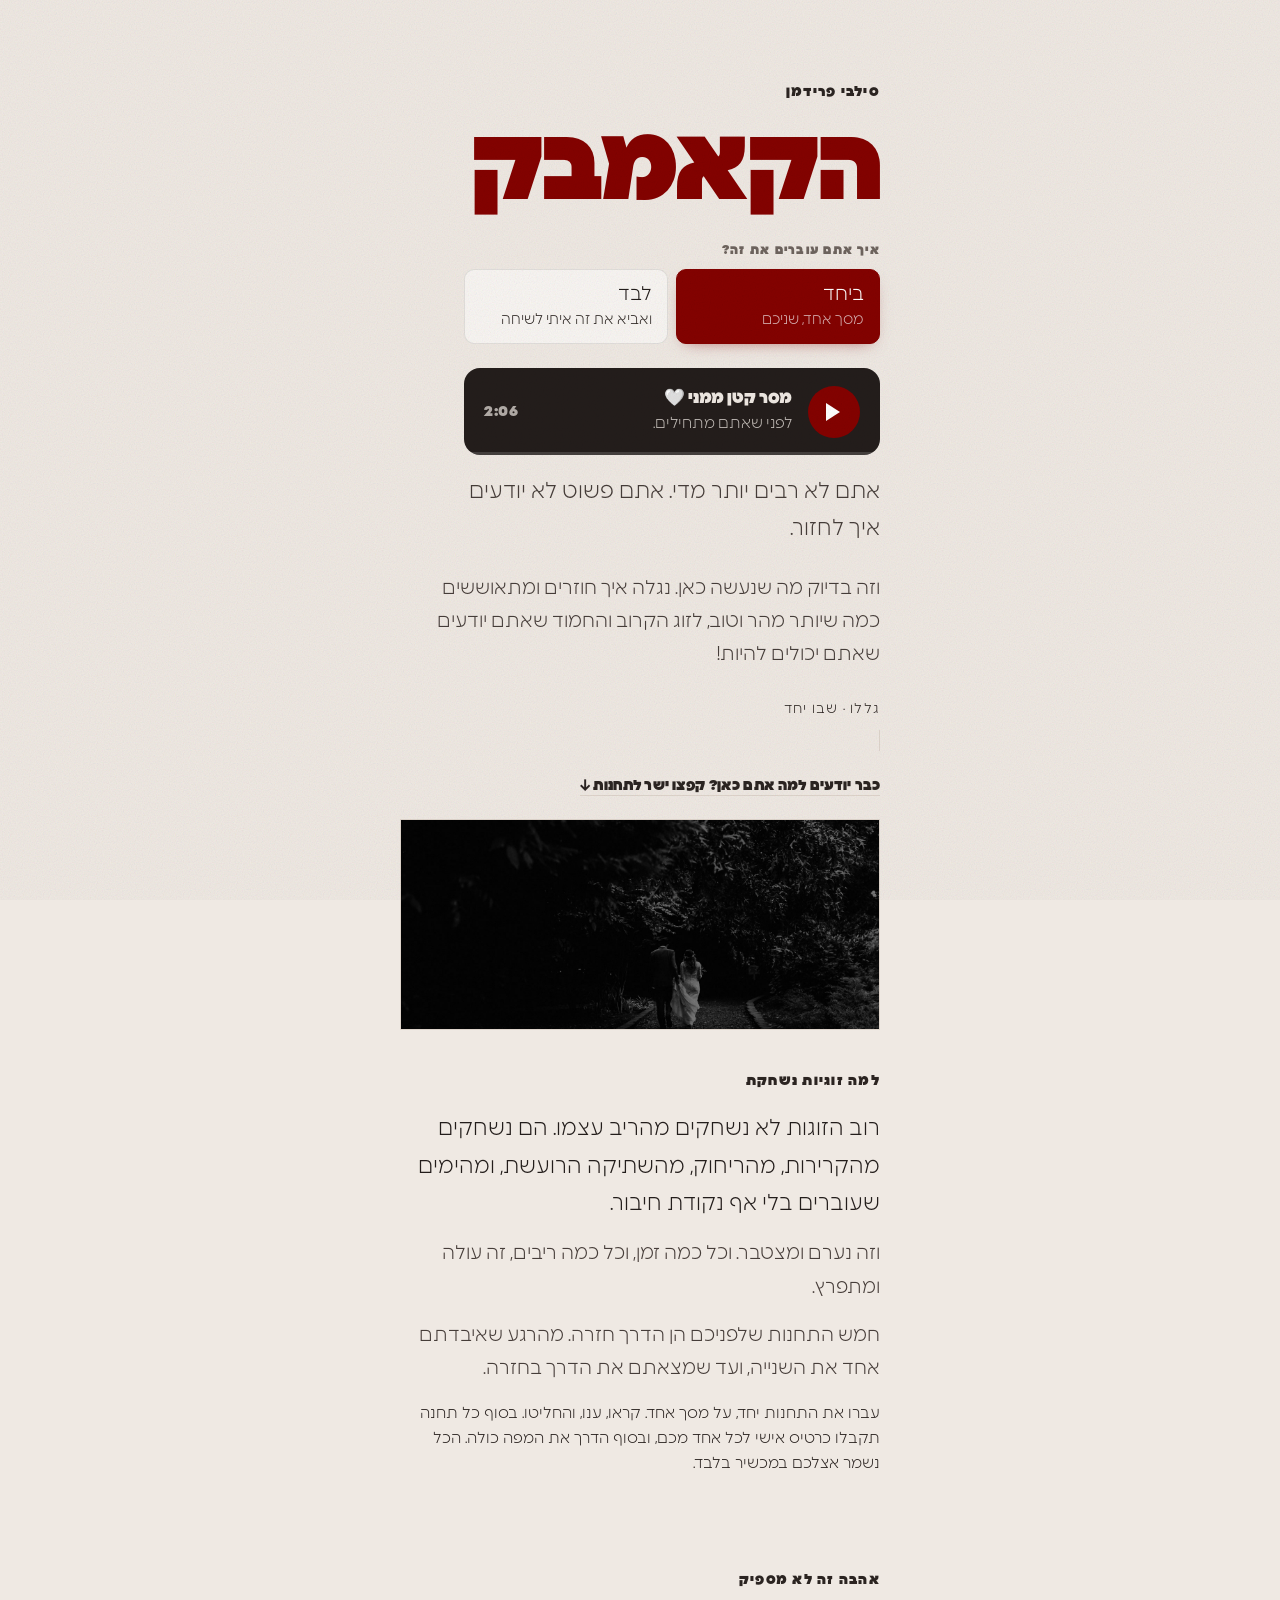
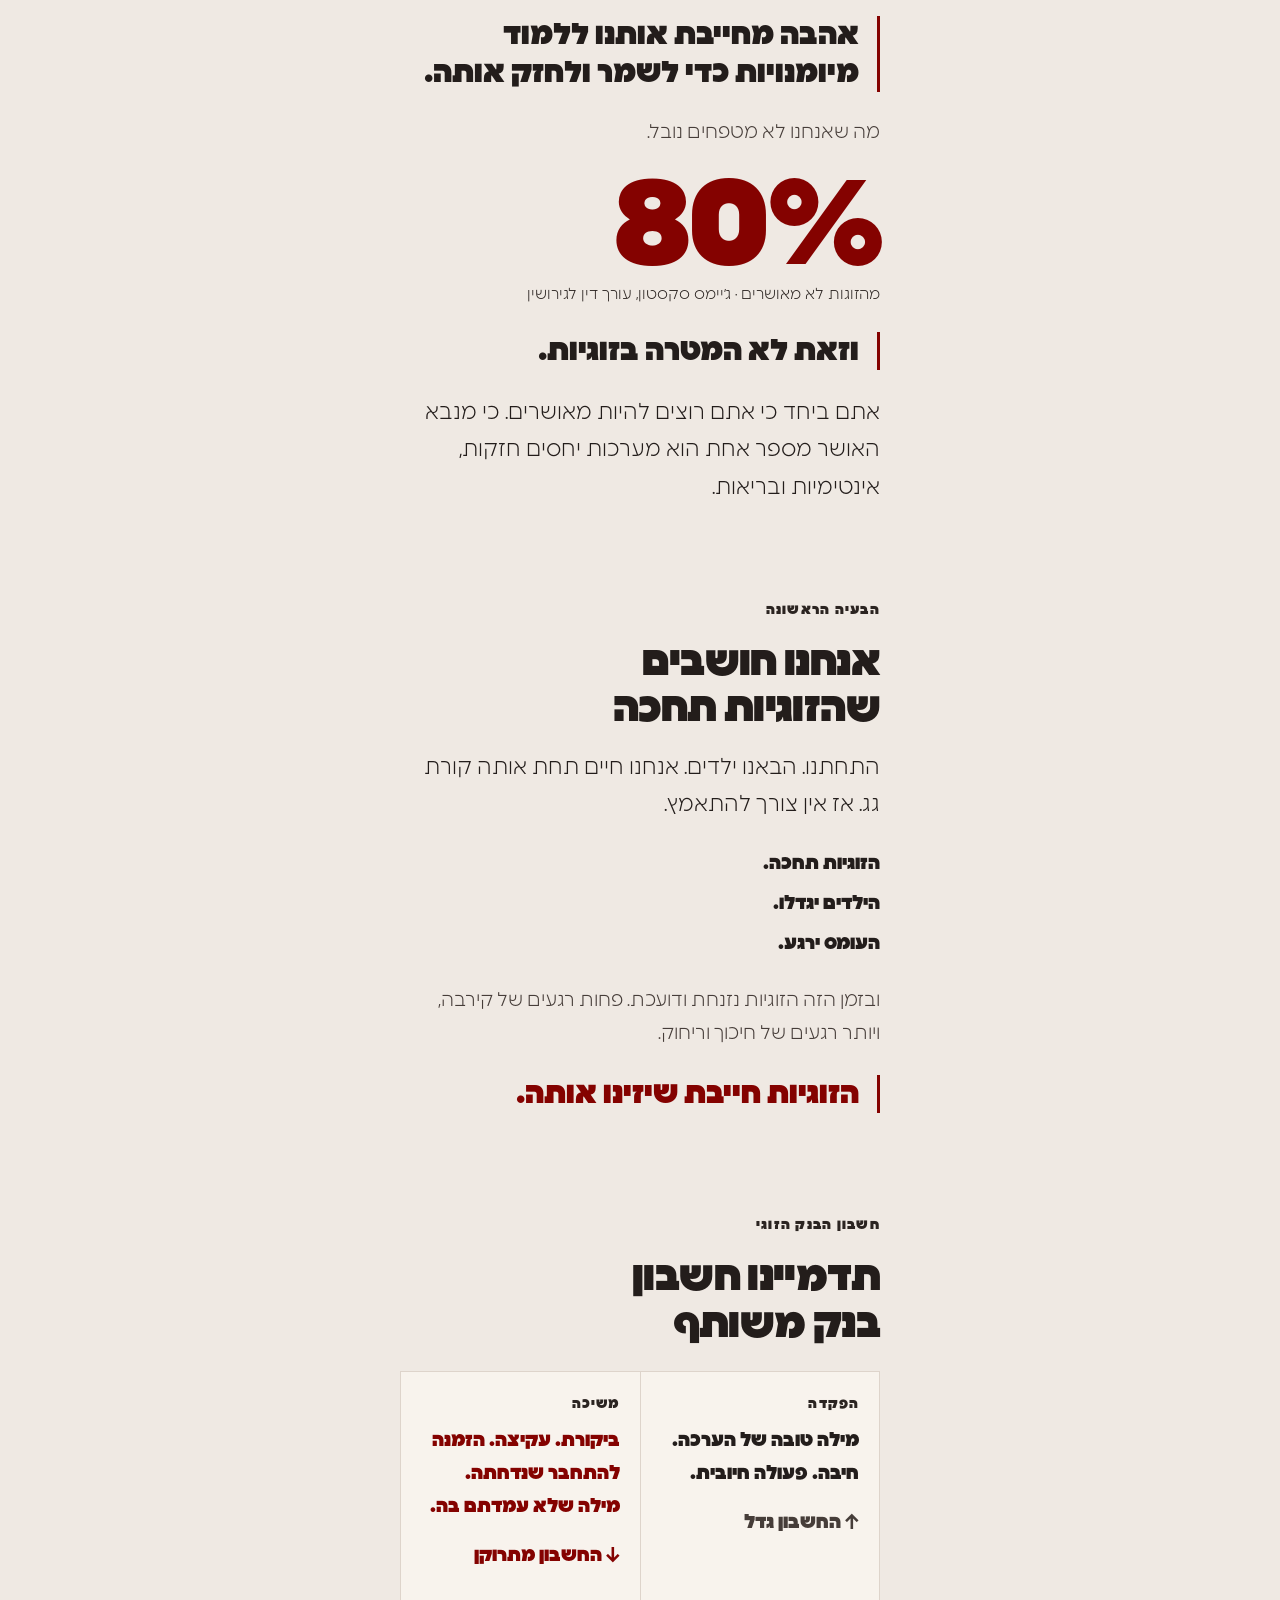
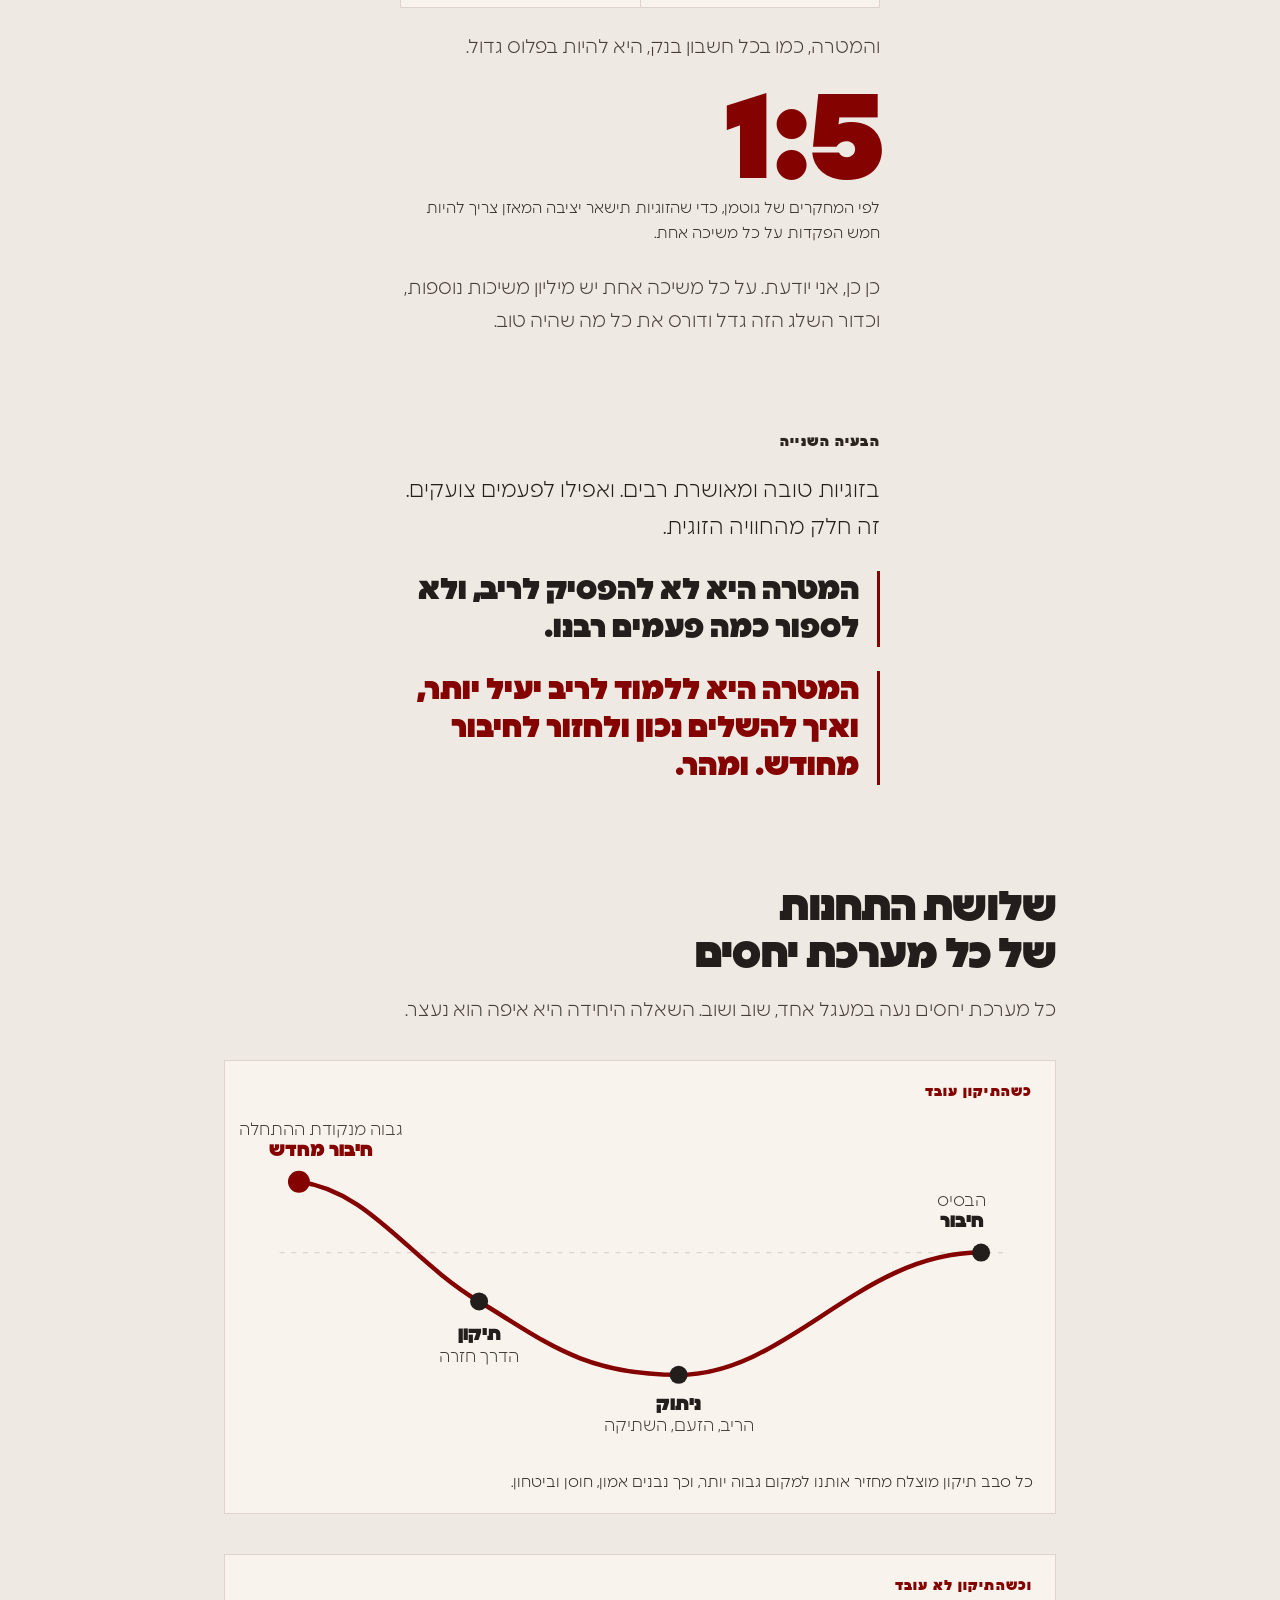
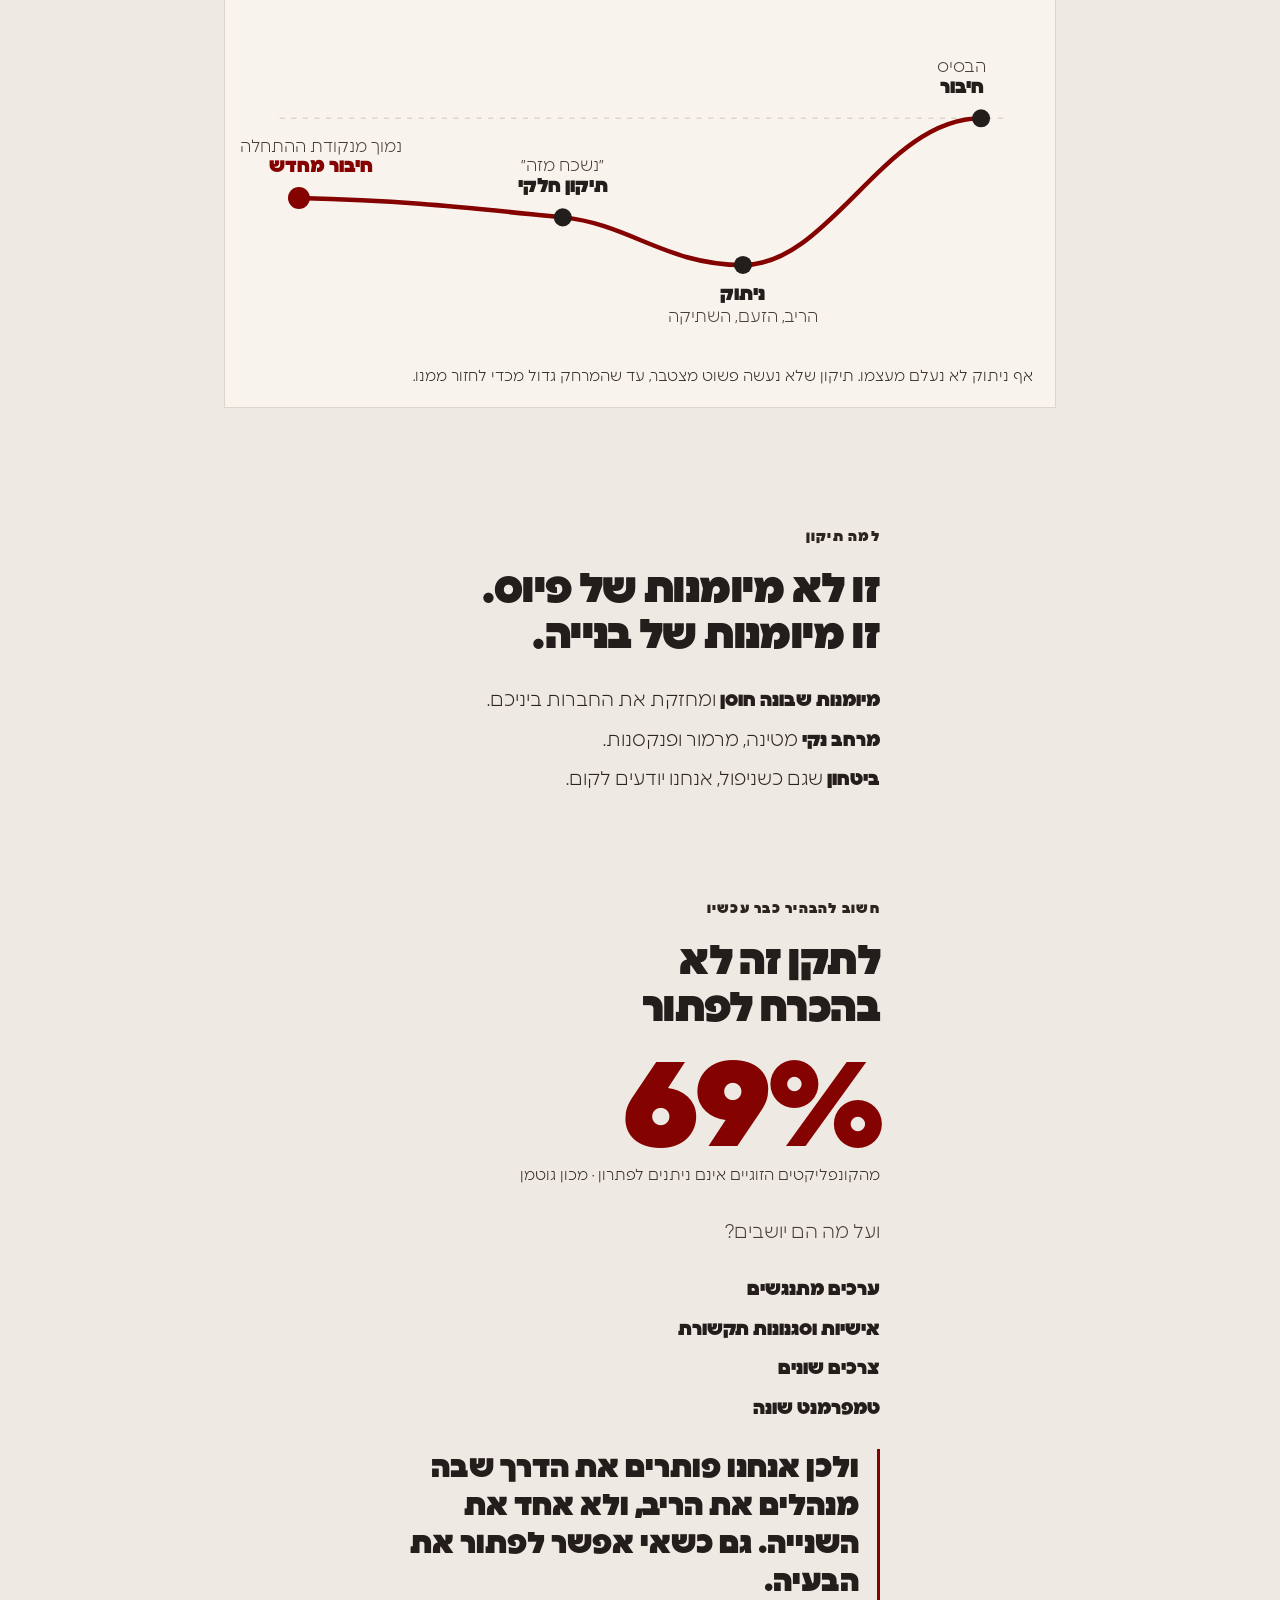
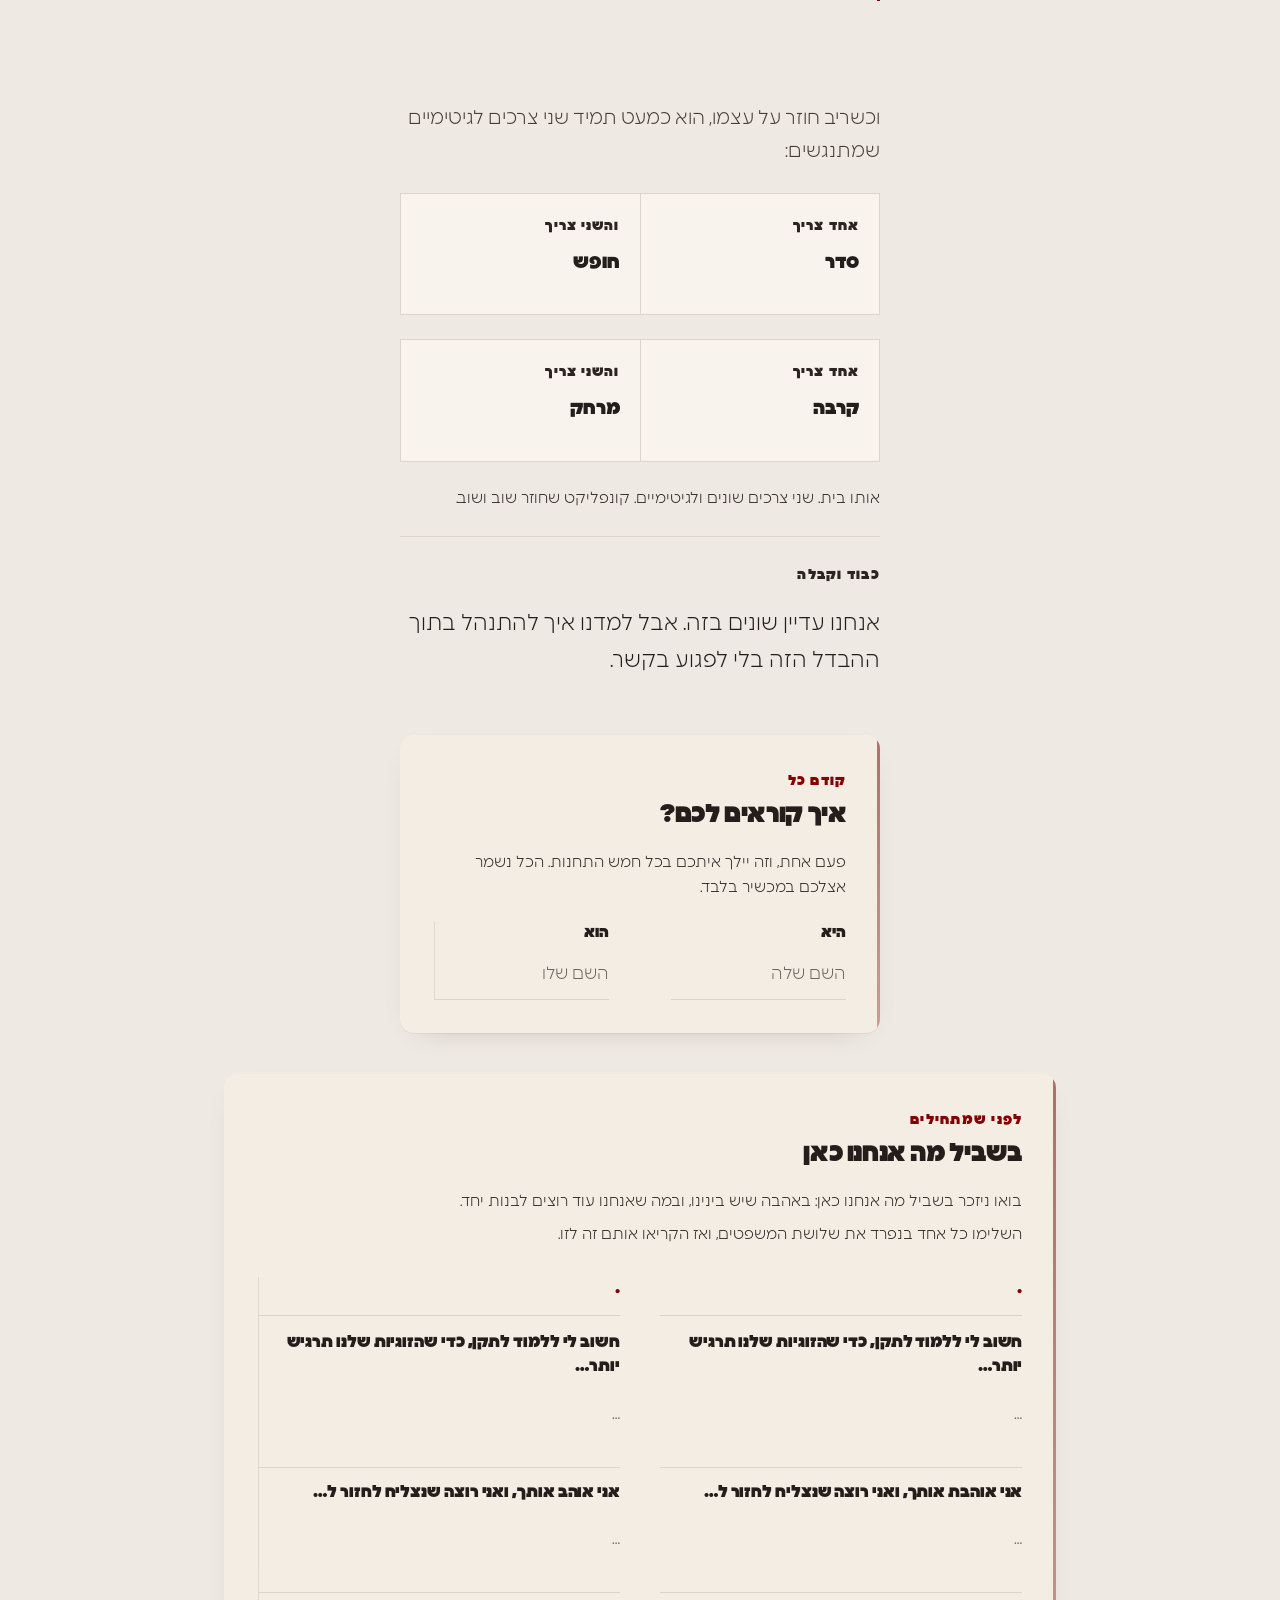
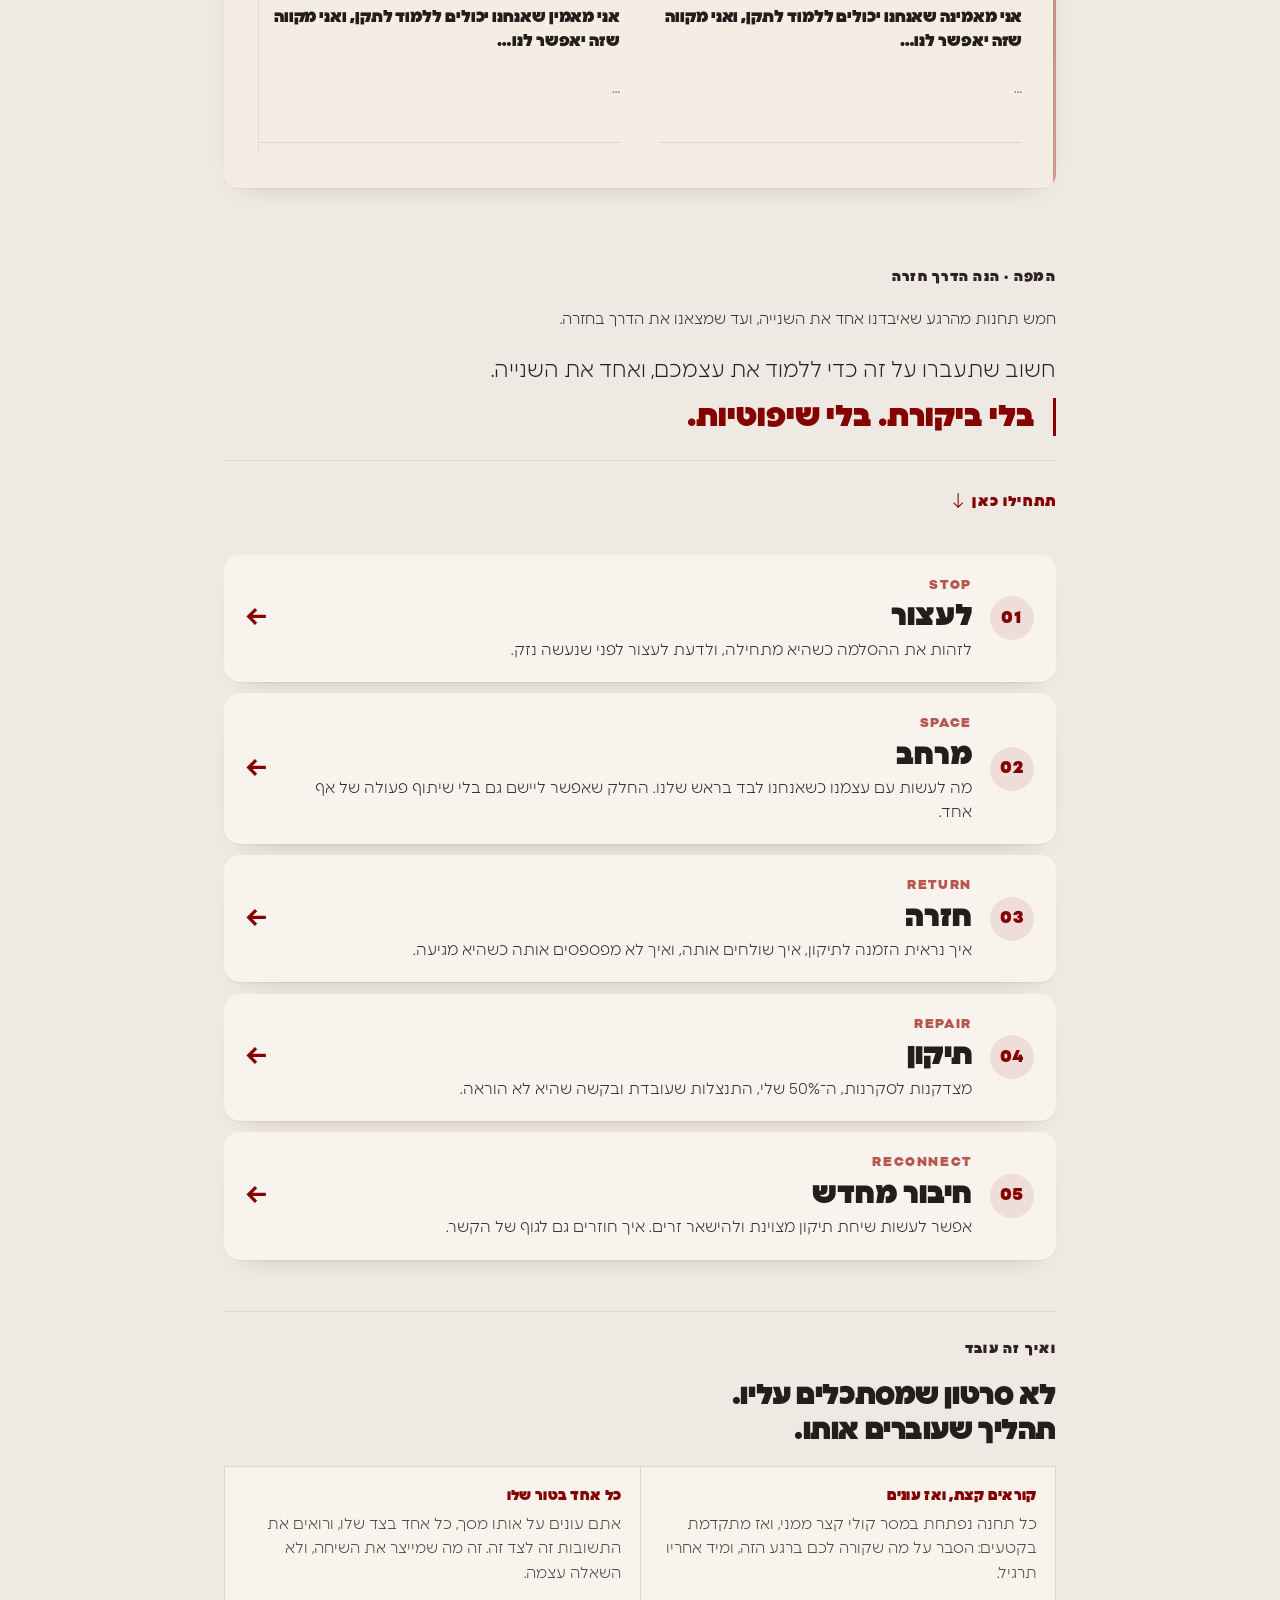
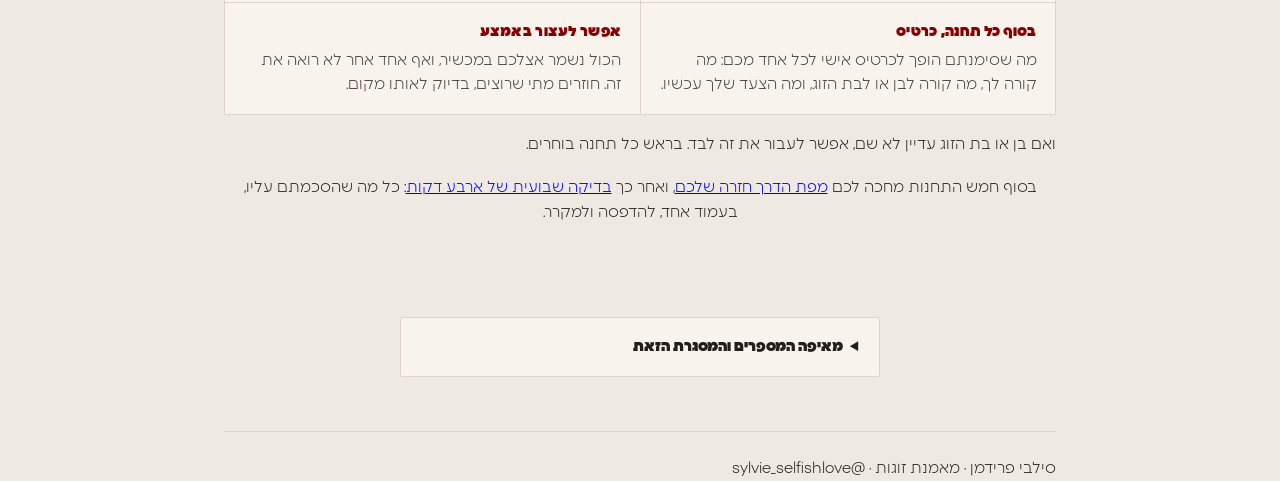
==== index.html @ 913f0e98 "הסרת הכותרת מנבא אושר" ====
<!doctype html>
<html lang="he" dir="rtl">
<head>
<meta charset="utf-8">
<meta name="robots" content="noindex, nofollow">
<meta name="viewport" content="width=device-width, initial-scale=1, viewport-fit=cover">
<title>הקאמבק · הדרך חזרה</title>
<link rel="stylesheet" href="fonts.css?v=140">
<link rel="stylesheet" href="style.css?v=140">
</head>
<body>

<div id="rail"><i></i></div>

<section id="cover" class="wrap">
  <div class="rv in">
    <div class="eyebrow">סילבי פרידמן</div>
    <div class="stop" style="font-size:clamp(3.2rem,13vw,6.5rem)">הקאמבק</div>
    <div id="modepick"></div>
    <div class="listenwrap" data-audio="audio/intro-duo.mp3" data-audio-solo="audio/intro-solo.mp3" hidden>
      <div class="listen">
        <button type="button" class="playbtn" aria-label="להשמיע"><i></i></button>
        <div class="ltext">
          <b>מסר קטן ממני 🤍</b>
          <span>לפני שאתם מתחילים.</span>
        </div>
        <span class="ltime"></span>
        <div class="lbar"><i></i></div>
      </div>
    </div>
    <p class="sub lead">
      אתם לא רבים יותר מדי.
      אתם פשוט לא יודעים איך לחזור.
    </p>
    <div class="coverintro">
      <p>
        וזה בדיוק מה שנעשה כאן. נגלה איך חוזרים ומתאוששים כמה שיותר מהר וטוב,
        לזוג הקרוב והחמוד שאתם יודעים שאתם יכולים להיות!
      </p>
    </div>
    <div class="scroll-hint">גללו · שבו יחד</div>
    <p class="skip"><a href="#start">כבר יודעים למה אתם כאן? קפצו ישר לתחנות ↓</a></p>
    <figure class="coverimg"><img src="images/00-cover.jpg" alt="זוג הולך בשביל" loading="eager" decoding="async"></figure>
  </div>
</section>

<section class="wrap" id="resumeBanner" hidden>
  <div class="safenote" style="border-inline-start-color:var(--crimson)">
    <p class="tiny" style="margin-bottom:.5rem">
      עברו <b class="days">3</b> ימים מאז שהייתם כאן. סיימתם <b class="donecount">2</b> תחנות.
    </p>
    <p class="tiny" style="margin-bottom:.8rem">
      התשובות שלכם מחכות לכם בדיוק איפה שהשארתם אותן. הבאה בתור היא <b class="nextname"></b>.
    </p>
    <div class="btnrow" style="margin-top:0">
      <a class="cbtn solid resumelink" href="#">להמשיך ←</a>
      <button type="button" class="cbtn" id="resumeDismiss">לא עכשיו</button>
    </div>
  </div>
</section>

<section class="wrap" id="checkinBanner" hidden>
  <div class="safenote" style="border-inline-start-color:var(--crimson)">
    <p class="tiny" style="margin-bottom:.5rem">
      עברו כבר <b class="days">7</b> ימים מאז שסיימתם את חמש התחנות.
    </p>
    <p class="tiny" style="margin-bottom:.7rem">
      רוצים לעשות בדיקה קצרה? <a href="checkin.html">לבדיקה השבועית</a> · ארבע דקות, שתי שאלות.
    </p>
    <button type="button" class="btn" id="checkinDismiss" style="padding:.4rem .9rem;font-size:.8rem">סגירה</button>
  </div>
</section>

<section class="wrap">
  <div class="rv">
    <div class="eyebrow">למה זוגיות נשחקת</div>
    <p class="lead">
      רוב הזוגות לא נשחקים מהריב עצמו.
      הם נשחקים מהקרירות, מהריחוק, מהשתיקה הרועשת,
      ומהימים שעוברים בלי אף נקודת חיבור.
    </p>
    <p>וזה נערם ומצטבר. וכל כמה זמן, וכל כמה ריבים, זה עולה ומתפרץ.</p>
    <p>
      חמש התחנות שלפניכם הן הדרך חזרה. מהרגע שאיבדתם אחד את השנייה,
      ועד שמצאתם את הדרך בחזרה.
    </p>
    <p class="tiny">
      עברו את התחנות יחד, על מסך אחד. קראו, ענו, והחליטו.
      בסוף כל תחנה תקבלו כרטיס אישי לכל אחד מכם, ובסוף הדרך את המפה כולה.
      הכל נשמר אצלכם במכשיר בלבד.
    </p>
  </div>
</section>

<section class="wrap">
  <div class="rv">
    <div class="eyebrow">אהבה זה לא מספיק</div>
    <p class="pull">אהבה מחייבת אותנו ללמוד מיומנויות כדי לשמר ולחזק אותה.</p>
    <p>מה שאנחנו לא מטפחים נובל.</p>
    <p class="bignum">80%</p>
    <p class="tiny" style="margin-top:-.4rem">מהזוגות לא מאושרים · ג׳יימס סקסטון, עורך דין לגירושין</p>
    <p class="pull" style="margin-top:1.6rem">וזאת לא המטרה בזוגיות.</p>
    <p class="lead">
      אתם ביחד כי אתם רוצים להיות מאושרים.
      כי מנבא האושר מספר אחת הוא מערכות יחסים חזקות, אינטימיות ובריאות.
    </p>
  </div>
</section>

<section class="wrap">
  <div class="rv">
    <div class="eyebrow">הבעיה הראשונה</div>
    <h2>אנחנו חושבים<br>שהזוגיות תחכה</h2>
    <p class="lead">
      התחתנו. הבאנו ילדים. אנחנו חיים תחת אותה קורת גג.
      אז אין צורך להתאמץ.
    </p>
    <div class="notlist">
      <p><b>הזוגיות תחכה.</b></p>
      <p><b>הילדים יגדלו.</b></p>
      <p><b>העומס ירגע.</b></p>
    </div>
    <p>
      ובזמן הזה הזוגיות נזנחת ודועכת.
      פחות רגעים של קירבה, ויותר רגעים של חיכוך וריחוק.
    </p>
    <p class="pull red">הזוגיות חייבת שיזינו אותה.</p>
  </div>
</section>

<section class="wrap">
  <div class="rv">
    <div class="eyebrow">חשבון הבנק הזוגי</div>
    <h2>תדמיינו חשבון<br>בנק משותף</h2>
    <div class="vs">
      <div>
        <div class="lbl">הפקדה</div>
        <p class="yes">מילה טובה של הערכה. חיבה. פעולה חיובית.</p>
        <p style="margin-top:.6rem;font-weight:900">↑ החשבון גדל</p>
      </div>
      <div>
        <div class="lbl">משיכה</div>
        <p class="yes" style="color:var(--crimson)">ביקורת. עקיצה. הזמנה להתחבר שנדחתה. מילה שלא עמדתם בה.</p>
        <p style="margin-top:.6rem;font-weight:900;color:var(--crimson)">↓ החשבון מתרוקן</p>
      </div>
    </div>
    <p>והמטרה, כמו בכל חשבון בנק, היא להיות בפלוס גדול.</p>
    <p class="bignum">1:5</p>
    <p class="tiny" style="margin-top:-.4rem">
      לפי המחקרים של גוטמן, כדי שהזוגיות תישאר יציבה המאזן צריך להיות
      חמש הפקדות על כל משיכה אחת.
    </p>
    <p style="margin-top:1.6rem">
      כן כן, אני יודעת. על כל משיכה אחת יש מיליון משיכות נוספות,
      וכדור השלג הזה גדל ודורס את כל מה שהיה טוב.
    </p>
  </div>
</section>

<section class="wrap">
  <div class="rv">
    <div class="eyebrow">הבעיה השנייה</div>
    <p class="lead">
      בזוגיות טובה ומאושרת רבים. ואפילו לפעמים צועקים.
      זה חלק מהחוויה הזוגית.
    </p>
    <p class="pull">המטרה היא לא להפסיק לריב, ולא לספור כמה פעמים רבנו.</p>
    <p class="pull red">המטרה היא ללמוד לריב יעיל יותר, ואיך להשלים נכון ולחזור לחיבור מחודש. ומהר.</p>
  </div>
</section>

<section class="wrap wide">
  <div class="rv">
    <h2>שלושת התחנות<br>של כל מערכת יחסים</h2>
    <p>כל מערכת יחסים נעה במעגל אחד, שוב ושוב. השאלה היחידה היא איפה הוא נעצר.</p>

    <figure class="curve">
      <figcaption>כשהתיקון עובד</figcaption>
      <svg viewBox="0 0 620 268" role="img" aria-label="גרף: חיבור, ניתוק, תיקון, וחיבור מחדש גבוה מנקודת ההתחלה">
        <line x1="30" y1="110" x2="592" y2="110" class="base"/>
        <path d="M575 110 C 480 110, 425 205, 340 205 C 265 205, 235 178, 185 148 C 130 115, 100 62, 45 55" class="line"/>
        <circle cx="575" cy="110" r="7" class="dot"/>
        <circle cx="340" cy="205" r="7" class="dot"/>
        <circle cx="185" cy="148" r="7" class="dot"/>
        <circle cx="45"  cy="55"  r="8.5" class="dot hi"/>
        <text x="560" y="90"  class="lb">חיבור</text>
        <text x="560" y="74"  class="sm">הבסיס</text>
        <text x="340" y="232" class="lb">ניתוק</text>
        <text x="340" y="249" class="sm">הריב, הזעם, השתיקה</text>
        <text x="185" y="178" class="lb">תיקון</text>
        <text x="185" y="195" class="sm">הדרך חזרה</text>
        <text x="62"  y="35"  class="lb hi">חיבור מחדש</text>
        <text x="62"  y="19"  class="sm">גבוה מנקודת ההתחלה</text>
      </svg>
      <p class="tiny">כל סבב תיקון מוצלח מחזיר אותנו למקום גבוה יותר, וכך נבנים אמון, חוסן וביטחון.</p>
    </figure>

    <figure class="curve">
      <figcaption>וכשהתיקון לא עובד</figcaption>
      <svg viewBox="0 0 620 268" role="img" aria-label="גרף: חיבור, ניתוק, תיקון חלקי, וחיבור מחדש נמוך מנקודת ההתחלה">
        <line x1="30" y1="88" x2="592" y2="88" class="base"/>
        <path d="M575 88 C 500 88, 458 202, 390 202 C 330 202, 302 170, 250 165 C 170 157, 128 152, 45 150" class="line"/>
        <circle cx="575" cy="88"  r="7" class="dot"/>
        <circle cx="390" cy="202" r="7" class="dot"/>
        <circle cx="250" cy="165" r="7" class="dot"/>
        <circle cx="45"  cy="150" r="8.5" class="dot hi"/>
        <text x="560" y="68"  class="lb">חיבור</text>
        <text x="560" y="52"  class="sm">הבסיס</text>
        <text x="390" y="229" class="lb">ניתוק</text>
        <text x="390" y="246" class="sm">הריב, הזעם, השתיקה</text>
        <text x="250" y="145" class="lb">תיקון חלקי</text>
        <text x="250" y="129" class="sm">״נשכח מזה״</text>
        <text x="62"  y="130" class="lb hi">חיבור מחדש</text>
        <text x="62"  y="114" class="sm">נמוך מנקודת ההתחלה</text>
      </svg>
      <p class="tiny">אף ניתוק לא נעלם מעצמו. תיקון שלא נעשה פשוט מצטבר, עד שהמרחק גדול מכדי לחזור ממנו.</p>
    </figure>
  </div>
</section>

<section class="wrap">
  <div class="rv">
    <div class="eyebrow">למה תיקון</div>
    <h2>זו לא מיומנות של פיוס.<br>זו מיומנות של בנייה.</h2>
    <div class="notlist">
      <p><b>מיומנות שבונה חוסן</b> ומחזקת את החברות ביניכם.</p>
      <p><b>מרחב נקי</b> מטינה, מרמור ופנקסנות.</p>
      <p><b>ביטחון</b> שגם כשניפול, אנחנו יודעים לקום.</p>
    </div>
  </div>
</section>

<section class="wrap">
  <div class="rv">
    <div class="eyebrow">חשוב להבהיר כבר עכשיו</div>
    <h2>לתקן זה לא<br>בהכרח לפתור</h2>
    <p class="bignum">69%</p>
    <p class="tiny" style="margin-top:-.5rem">מהקונפליקטים הזוגיים אינם ניתנים לפתרון · מכון גוטמן</p>
    <p style="margin-top:1.75rem">ועל מה הם יושבים?</p>
    <div class="notlist">
      <p><b>ערכים מתנגשים</b></p>
      <p><b>אישיות וסגנונות תקשורת</b></p>
      <p><b>צרכים שונים</b></p>
      <p><b>טמפרמנט שונה</b></p>
    </div>
    <p class="pull">ולכן אנחנו פותרים את הדרך שבה מנהלים את הריב, ולא אחד את השנייה. גם כשאי אפשר לפתור את הבעיה.</p>
  </div>
</section>

<section class="wrap">
  <div class="rv">
    <p>וכשריב חוזר על עצמו, הוא כמעט תמיד שני צרכים לגיטימיים שמתנגשים:</p>
    <div class="vs" style="margin-block:1.5rem">
      <div><div class="lbl">אחד צריך</div><p class="yes">סדר</p></div>
      <div><div class="lbl">והשני צריך</div><p class="yes">חופש</p></div>
    </div>
    <div class="vs" style="margin-block:0 1.5rem">
      <div><div class="lbl">אחד צריך</div><p class="yes">קרבה</p></div>
      <div><div class="lbl">והשני צריך</div><p class="yes">מרחק</p></div>
    </div>
    <p class="tiny">אותו בית. שני צרכים שונים ולגיטימיים. קונפליקט שחוזר שוב ושוב.</p>
    <hr class="rule">
    <div class="eyebrow">כבוד וקבלה</div>
    <p class="lead">אנחנו עדיין שונים בזה. אבל למדנו איך להתנהל בתוך ההבדל הזה בלי לפגוע בקשר.</p>
  </div>
</section>

<section class="wrap">
  <div class="q rv">
    <div class="eyebrow">קודם כל</div>
    <h3>איך קוראים לכם?</h3>
    <p class="tiny" style="margin-bottom:1.4rem">פעם אחת, וזה יילך איתכם בכל חמש התחנות. הכל נשמר אצלכם במכשיר בלבד.</p>
    <div class="pair" id="names"></div>
  </div>
</section>

<section class="wrap wide">
  <div class="q rv">
    <div class="eyebrow">לפני שמתחילים</div>
    <h3>בשביל מה אנחנו כאן</h3>
    <p class="tiny" style="margin-bottom:.5rem">
      בואו ניזכר בשביל מה אנחנו כאן: באהבה שיש בינינו, ובמה שאנחנו עוד רוצים לבנות יחד.
    </p>
    <p class="tiny" style="margin-bottom:1.9rem">
      השלימו כל אחד בנפרד את שלושת המשפטים, ואז הקריאו אותם זה לזו.
    </p>
    <div class="pair" data-widget="text" data-field="goal" data-rows="2" data-stem="1"
      data-label="חשוב לי ללמוד לתקן, כדי שהזוגיות שלנו תרגיש יותר…" data-ph="…"></div>
    <div class="pair" data-widget="text" data-field="miss" data-rows="2" data-stem="1" data-noname="1"
      data-label="אני [אוהב/אוהבת] אותך, ואני [רוצה/רוצה] שנצליח לחזור ל…" data-ph="…"></div>
    <div class="pair" data-widget="text" data-field="why" data-rows="2" data-stem="1" data-noname="1"
      data-label="אני [מאמין/מאמינה] שאנחנו יכולים ללמוד לתקן, ואני [מקווה/מקווה] שזה יאפשר לנו…" data-ph="…"></div>
  </div>
</section>

<section class="wrap wide" id="start">
  <div class="rv">
    <div class="eyebrow">המפה · הנה הדרך חזרה</div>
    <p class="tiny" style="margin-bottom:1.25rem">חמש תחנות מהרגע שאיבדנו אחד את השנייה, ועד שמצאנו את הדרך בחזרה.</p>
  
<div class="howto">
      <p class="lead">חשוב שתעברו על זה כדי ללמוד את עצמכם, ואחד את השנייה.</p>
      <p class="pull red">בלי ביקורת. בלי שיפוטיות.</p>
    </div>
    <div class="starthere">תתחילו כאן <span aria-hidden="true">↓</span></div>
    <div class="stations">
      <a class="station" href="station-01.html" data-num="01">
        <span class="st"></span>
        <div class="body">
          <div class="en">STOP</div>
          <div class="t">לעצור</div>
          <div class="d">לזהות את ההסלמה כשהיא מתחילה, ולדעת לעצור לפני שנעשה נזק.</div>
        </div>
        <span class="go" aria-hidden="true">←</span>
      </a>
      <a class="station" href="station-02.html" data-num="02">
        <span class="st"></span>
        <div class="body">
          <div class="en">SPACE</div>
          <div class="t">מרחב</div>
          <div class="d">מה לעשות עם עצמנו כשאנחנו לבד בראש שלנו. החלק שאפשר ליישם גם בלי שיתוף פעולה של אף אחד.</div>
        </div>
        <span class="go" aria-hidden="true">←</span>
      </a>
      <a class="station" href="station-03.html" data-num="03">
        <span class="st"></span>
        <div class="body">
          <div class="en">RETURN</div>
          <div class="t">חזרה</div>
          <div class="d">איך נראית הזמנה לתיקון, איך שולחים אותה, ואיך לא מפספסים אותה כשהיא מגיעה.</div>
        </div>
        <span class="go" aria-hidden="true">←</span>
      </a>
      <a class="station" href="station-04.html" data-num="04">
        <span class="st"></span>
        <div class="body">
          <div class="en">REPAIR</div>
          <div class="t">תיקון</div>
          <div class="d">מצדקנות לסקרנות, ה־50% שלי, התנצלות שעובדת ובקשה שהיא לא הוראה.</div>
        </div>
        <span class="go" aria-hidden="true">←</span>
      </a>
      <a class="station" href="station-05.html" data-num="05">
        <span class="st"></span>
        <div class="body">
          <div class="en">RECONNECT</div>
          <div class="t">חיבור מחדש</div>
          <div class="d">אפשר לעשות שיחת תיקון מצוינת ולהישאר זרים. איך חוזרים גם לגוף של הקשר.</div>
        </div>
        <span class="go" aria-hidden="true">←</span>
      </a>
    </div>
    <div class="howbox">
      <div class="eyebrow">ואיך זה עובד</div>
      <h3>לא סרטון שמסתכלים עליו.<br>תהליך שעוברים אותו.</h3>
      <div class="mirrors">
        <div>
          <b>קוראים קצת, ואז עונים</b>
          <span>כל תחנה נפתחת במסר קולי קצר ממני, ואז מתקדמת בקטעים: הסבר על מה שקורה לכם ברגע הזה, ומיד אחריו תרגיל.</span>
        </div>
        <div>
          <b>כל אחד בטור שלו</b>
          <span>אתם עונים על אותו מסך, כל אחד בצד שלו, ורואים את התשובות זה לצד זה. זה מה שמייצר את השיחה, ולא השאלה עצמה.</span>
        </div>
        <div>
          <b>בסוף כל תחנה, כרטיס</b>
          <span>מה שסימנתם הופך לכרטיס אישי לכל אחד מכם: מה קורה לך, מה קורה לבן או לבת הזוג, ומה הצעד שלך עכשיו.</span>
        </div>
        <div>
          <b>אפשר לעצור באמצע</b>
          <span>הכול נשמר אצלכם במכשיר, ואף אחד אחר לא רואה את זה. חוזרים מתי שרוצים, בדיוק לאותו מקום.</span>
        </div>
      </div>
      <p class="tiny" style="margin-top:1rem">
        ואם בן או בת הזוג עדיין לא שם, אפשר לעבור את זה לבד. בראש כל תחנה בוחרים.
      </p>
    </div>

    <p class="tiny mapteaser">
      בסוף חמש התחנות מחכה לכם <a href="map.html">מפת הדרך חזרה שלכם</a>, ואחר כך
      <a href="checkin.html">בדיקה שבועית של ארבע דקות</a>:
      כל מה שהסכמתם עליו, בעמוד אחד, להדפסה ולמקרר.
    </p>
  </div>
</section>

<section class="wrap" id="sources">
  <div class="rv">
    <details class="foldbox">
      <summary>מאיפה המספרים והמסגרת הזאת</summary>
      <p class="tiny" style="margin:.8rem 0">
        69% מהקונפליקטים הזוגיים שאינם ניתנים לפתרון, וארבעת הפרשים (ביקורת, בוז, התגוננות, אטימות) -
        ממחקר מכון גוטמן (The Gottman Institute), מעשרות שנות מעקב אחר זוגות.
        Physiological Flooding - המונח של ד״ר ג׳ון גוטמן למצב שבו מערכת העצבים מוצפת ופוגעת ביכולת שלנו להקשיב.
        הציטוט על 80% מהזוגות - ג׳יימס סקסטון, עורך דין לגירושין, מתוך התובנות שלו על מה שהוא רואה אצל זוגות שמגיעים אליו.
        המסגרת של חמש התחנות (STOP · SPACE · RETURN · REPAIR · RECONNECT) היא שיטת העבודה של סילבי פרידמן מהקליניקה שלה.
      </p>
    </details>
  </div>
</section>

<div class="wrap wide"><div class="stationnav">
  <span class="tiny">סילבי פרידמן · מאמנת זוגות · @sylvie_selfishlove</span>
  <span></span>
</div></div>

<script src="sync.js?v=140"></script>
<script src="engine.js?v=140"></script>
</body>
</html>
---- fonts.css ----
@font-face{font-family:"Polin";font-style:normal;font-weight:300;font-display:swap;src:url([data-uri]) format("opentype")}
@font-face{font-family:"Polin";font-style:normal;font-weight:900;font-display:swap;src:url([data-uri]) format("opentype")}
---- style.css ----
:root{
  --paper:#EFE9E3;
  --sheet:#F8F3ED;
  --warm:#F4EDE4;
  --ink:#231D1B;
  --ink-soft:#463D39;
  --ink-faint:#2B2421;
  --ink-mute:#6E645E;
  --rule:#DED4CB;
  --crimson:#840200;
  --crimson-soft:#B6564E;
  --measure:34rem;
}
*{box-sizing:border-box;margin:0;padding:0}
html{scroll-behavior:smooth;-webkit-text-size-adjust:100%}
body{
  font-family:"Polin","Assistant","Arial Hebrew",system-ui,sans-serif;
  font-weight:300;
  background:var(--paper);
  color:var(--ink);
  line-height:1.75;
  font-size:clamp(16.5px,1.05rem + .2vw,19px);
  overflow-x:hidden;
}
body::before{
  content:"";position:fixed;inset:0;pointer-events:none;z-index:9;opacity:.35;
  background-image:url("data:image/svg+xml,%3Csvg xmlns='http://www.w3.org/2000/svg' width='140' height='140'%3E%3Cfilter id='n'%3E%3CfeTurbulence type='fractalNoise' baseFrequency='.85' numOctaves='3'/%3E%3C/filter%3E%3Crect width='140' height='140' filter='url(%23n)' opacity='.42'/%3E%3C/svg%3E");
  mix-blend-mode:multiply;
}

/* ---------- progress rail ---------- */
#rail{position:fixed;top:0;right:0;left:0;height:2px;background:transparent;z-index:20}
#rail i{display:block;height:100%;width:0;background:var(--crimson);transition:width .12s linear}

/* ---------- chapters ---------- */
#chapbar{
  position:sticky;top:0;z-index:15;
  background:rgba(239,233,227,.94);backdrop-filter:saturate(1.2) blur(8px);
  border-bottom:1px solid var(--rule);
  padding:.55rem clamp(1.25rem,5vw,2rem) .6rem;
}
#chapbar .segs{display:flex;gap:4px;margin-bottom:.45rem}
#chapbar .seg{
  flex:1;border:0;background:transparent;padding:0;cursor:pointer;
  height:16px;display:flex;align-items:center;
}
#chapbar .seg i{display:block;width:100%;height:3px;background:var(--rule);transition:background .25s}
#chapbar .seg.done i{background:var(--crimson-soft)}
#chapbar .seg.now i{background:var(--crimson);height:5px}
#chapbar .seg:hover i{background:var(--crimson-soft)}
#chapbar .meta{display:flex;justify-content:space-between;align-items:baseline;gap:1rem}
#chapbar .t{font-weight:900;font-size:.95rem;line-height:1.2;color:var(--ink)}
#chapbar .c{font-size:.82rem;letter-spacing:.05em;font-weight:900;color:var(--ink-mute);white-space:nowrap}

.cbtn{
  font:inherit;font-weight:900;font-size:.95rem;
  border:1px solid var(--ink);background:transparent;color:var(--ink);
  padding:.8rem 1.7rem;border-radius:999px;cursor:pointer;transition:.2s;
  -webkit-tap-highlight-color:transparent;
}
.cbtn:hover{background:var(--ink);color:var(--paper)}
.cbtn.solid{background:var(--crimson);border-color:var(--crimson);color:#fff;box-shadow:0 8px 20px -10px rgba(132,2,0,.6)}
.cbtn.solid:hover{background:#a10300;border-color:#a10300}
@media print{#chapbar{display:none}}

/* ---------- layout ---------- */
.wrap{max-width:var(--measure);margin-inline:auto;padding-inline:clamp(1.25rem,5vw,2rem)}
.wide{max-width:56rem}
section{padding-block:clamp(1.6rem,4vw,2.4rem)}
/* קטע קריאה קצר ומיד אחריו התרגול: בלי תהום ביניהם */
section:has(> .q){padding-top:.15rem}
section:has(> .rv > .q){padding-top:.15rem}

/* ---------- type ---------- */
h1,h2,h3,.blk{font-weight:900;letter-spacing:-.015em;line-height:1.12}
.eyebrow{
  font-size:.87rem;letter-spacing:.09em;color:var(--ink-faint);
  font-weight:900;margin-bottom:1.1rem;
}
h2{font-size:clamp(1.75rem,1.25rem + 2.2vw,2.6rem);margin-bottom:1rem}
h3{font-size:clamp(1.25rem,1rem + 1vw,1.6rem);margin-bottom:.7rem}
p{margin-bottom:.95rem;color:var(--ink-soft)}
p.lead{color:var(--ink);font-size:1.12em}
em{font-style:normal;color:var(--ink);font-weight:900}
.pull{
  font-weight:900;line-height:1.25;color:var(--ink);
  font-size:clamp(1.3rem,1rem + 1.4vw,1.9rem);
  margin-block:1.5rem;padding-inline-start:1.1rem;
  border-inline-start:3px solid var(--crimson);
}
.pull.red{color:var(--crimson)}
.pull.sm{font-size:clamp(1.08rem,.95rem + .6vw,1.35rem);line-height:1.4}
.voices{margin-block:1.4rem;display:grid;gap:.5rem;padding-inline-start:1.1rem;border-inline-start:1px solid var(--crimson-soft)}
.voices p{margin:0;font-weight:900;color:var(--crimson);line-height:1.35;font-size:clamp(1.05rem,.95rem + .55vw,1.3rem)}
.tiny{font-size:.95rem;color:var(--ink-faint);line-height:1.65}

/* ---------- cover ---------- */
#cover{display:flex;flex-direction:column;justify-content:center;position:relative;
  padding-block:clamp(2.5rem,9vw,5rem) 0}
#cover + section{padding-top:clamp(1.75rem,4.5vw,2.75rem)}
#cover .num{
  font-weight:900;font-size:clamp(7rem,26vw,15rem);line-height:.78;
  color:transparent;-webkit-text-stroke:1.5px var(--crimson-soft);
  opacity:.5;margin-bottom:-.05em;letter-spacing:-.04em;
}
#cover .stop{
  font-weight:900;font-size:clamp(3.4rem,14vw,7rem);line-height:.9;
  letter-spacing:-.03em;color:var(--crimson);
}
#cover .sub{margin-top:1.1rem;max-width:26rem;color:var(--ink-soft)}
.coverintro{max-width:28rem;margin-top:1.5rem}
.coverintro p{margin-top:.9rem;color:var(--ink-soft)}
.coverintro p:first-child{margin-top:0}
.coverintro .hi{font-weight:900;color:var(--crimson);font-size:1.08rem}
.coverintro .tiny{color:var(--ink-mute)}
.timehint{margin-top:1.5rem;font-weight:900;font-size:1rem;color:var(--crimson);max-width:26rem}
.scroll-hint{margin-top:1.6rem;font-size:.86rem;letter-spacing:.09em;color:var(--ink-faint)}
.scroll-hint::after{content:"";display:block;width:1px;height:1.3rem;background:var(--rule);margin-top:.55rem}

/* ---------- cover image ---------- */
.coverimg{
  margin:1.1rem 0 0;
  border:1px solid var(--rule);
  background:var(--sheet);
  overflow:hidden;
  animation:coverin 1.1s cubic-bezier(.2,.7,.3,1) both .35s;
}
.coverimg img{
  display:block;width:100%;
  aspect-ratio:16/7;object-fit:cover;
  filter:grayscale(1) contrast(1.04) brightness(.98);
  transform:scale(1.02);
}
@keyframes coverin{from{opacity:0;transform:translateY(14px)}to{opacity:1;transform:none}}
@media (prefers-reduced-motion:reduce){.coverimg{animation:none}}
@media print{.coverimg{display:none}}

.bodyimg{margin:2.25rem 0 .5rem;border:1px solid var(--rule);background:var(--sheet);overflow:hidden}
.bodyimg img{display:block;width:100%;aspect-ratio:3/2;object-fit:cover;
  filter:grayscale(1) contrast(1.04) brightness(.99)}
@media print{.bodyimg{display:none}}

/* ---------- שבו רגע · אודיו ---------- */
.listen{
  display:flex;align-items:center;gap:1rem;
  background:var(--ink);color:var(--paper);border-radius:16px;
  padding:1.1rem 1.25rem;position:relative;overflow:hidden;
}
.playbtn{
  flex:0 0 auto;width:52px;height:52px;border-radius:50%;border:0;cursor:pointer;
  background:var(--crimson);display:grid;place-items:center;transition:.2s;
}
.playbtn:hover{background:#a10300;transform:scale(1.05)}
.playbtn i{display:block;width:0;height:0;border-style:solid;
  border-width:9px 0 9px 14px;border-color:transparent transparent transparent #fff;
  margin-inline-start:3px}
.listen.on .playbtn i{width:12px;height:14px;border:0;background:#fff;
  clip-path:polygon(0 0,35% 0,35% 100%,0 100%,0 0,65% 0,100% 0,100% 100%,65% 100%);margin:0}
.ltext{flex:1;line-height:1.4}
.ltext b{display:block;font-weight:900;font-size:1.05rem}
.ltext span{font-size:.94rem;opacity:.8}
.ltime{
  flex:0 0 auto;font-weight:900;font-size:.9rem;letter-spacing:.04em;
  color:var(--paper);opacity:.7;font-variant-numeric:tabular-nums;
}
.lbar{position:absolute;inset-inline:0;inset-block-end:0;height:3px;background:rgba(255,255,255,.15)}
.lbar i{display:block;height:100%;width:0;background:var(--crimson-soft);transition:width .2s linear}
@media print{.listen{display:none}}

/* ---------- רגע נשימה ---------- */
.breathe{
  background:linear-gradient(150deg, var(--sheet) 0%, var(--warm) 100%);
  border:1.5px dashed rgba(132,2,0,.32);
  border-radius:20px;
  padding:clamp(1.75rem,5vw,2.5rem) 1.5rem;
  text-align:center;margin-block:.5rem 0;
}
.breathe .ring{
  width:88px;height:88px;margin:0 auto 1.1rem;position:relative;
  display:grid;place-items:center;
}
.breathe .ring::before{
  content:"";position:absolute;inset:0;border-radius:50%;
  background:rgba(132,2,0,.12);
  animation:breath 8s ease-in-out infinite;
}
.breathe .ring i{
  display:block;width:46px;height:46px;border-radius:50%;
  background:var(--crimson);opacity:.88;position:relative;
}
@keyframes breath{
  0%,100%{transform:scale(.8);opacity:.35}
  45%,55%{transform:scale(1.35);opacity:.85}
}
@media (prefers-reduced-motion:reduce){.breathe .ring::before{animation:none;transform:scale(1.15);opacity:.6}}
.breathe h3{font-size:1.3rem;margin-bottom:.5rem}
.breathe p{max-width:30rem;margin:0 auto;color:var(--ink-soft);font-size:.98rem;line-height:1.7}
.breathe .vow{margin-top:1.1rem;display:grid;gap:.3rem}
.breathe .vow p{
  margin:0;font-weight:900;color:var(--crimson);
  font-size:clamp(1.02rem,.95rem + .5vw,1.22rem);line-height:1.4;max-width:26rem;
}
@media print{.breathe{display:none}}

/* ---------- בלוק מחקר ---------- */
.research{
  background:var(--warm);border-radius:14px;
  border-inline-start:3px solid var(--crimson-soft);
  padding:1.2rem 1.35rem;margin-block:1.5rem;
}
.research .rlabel{
  font-size:.85rem;letter-spacing:.08em;font-weight:900;color:var(--crimson);margin-bottom:.5rem;
}
.research p{
  margin:0;color:var(--ink);font-size:1.05rem;line-height:1.65;font-weight:300;
}

.row.miss b,.row.miss span{opacity:.75}
.row.miss{border-bottom-color:rgba(132,2,0,.25)}
a.fill{
  font-size:.85rem;font-weight:900;color:var(--crimson);text-decoration:none;
  background:rgba(132,2,0,.08);border-radius:999px;padding:.18rem .7rem;white-space:nowrap;
}
a.fill:hover{background:var(--crimson);color:#fff}
@media print{a.fill{display:none}}
.q.flash{animation:flashq 2.4s ease-out}
@keyframes flashq{
  0%,12%{box-shadow:0 0 0 3px var(--crimson), 0 1px 0 rgba(35,29,27,.05)}
  100%{box-shadow:0 1px 0 rgba(35,29,27,.05), 0 10px 30px -22px rgba(35,29,27,.35)}
}

/* ---------- דגל לבן ---------- */
.wabtn{
  display:inline-flex;align-items:center;gap:.6rem;
  background:var(--ink);color:var(--paper);text-decoration:none;
  font-weight:900;font-size:.98rem;line-height:1;
  padding:.85rem 1.5rem;border-radius:999px;
  box-shadow:0 10px 24px -14px rgba(35,29,27,.9);
  transition:transform .2s cubic-bezier(.2,.7,.3,1), box-shadow .2s, background .2s;
  -webkit-tap-highlight-color:transparent;
}
.wabtn svg{width:19px;height:19px;fill:#25D366;flex:0 0 auto}
.wabtn:hover{background:#0f0c0b;transform:translateY(-2px);box-shadow:0 16px 30px -16px rgba(35,29,27,.95)}
.wabtn:active{transform:translateY(0)}
.wabtn:focus-visible{outline:2px solid var(--crimson);outline-offset:3px}
@media print{.wabtn{display:none}}

/* ---------- reveal ---------- */
.rv{opacity:0;transform:translateY(18px);transition:opacity .7s ease,transform .7s cubic-bezier(.2,.7,.3,1)}
.rv.in{opacity:1;transform:none}
@media (prefers-reduced-motion:reduce){.rv{opacity:1;transform:none;transition:none}}

/* ---------- modes grid ---------- */
.modes{display:grid;gap:.6rem;grid-template-columns:repeat(auto-fit,minmax(11rem,1fr));margin-block:1.75rem}
.mode{
  background:var(--sheet);border:1px solid var(--rule);padding:1rem 1.1rem;
}
.mode b{display:block;font-weight:900;font-size:1.1rem}
.mode span{display:block;font-size:.85rem;letter-spacing:.09em;color:var(--crimson);margin-bottom:.35rem}
.mode i{font-style:normal;font-size:.93rem;color:var(--ink-faint);line-height:1.5}

/* ---------- scene ---------- */
.scene{background:var(--sheet);border:1px solid var(--rule);padding:clamp(1.25rem,4vw,2rem);margin-block:2rem}
.scene .who{font-size:.83rem;letter-spacing:.1em;color:var(--crimson);margin-bottom:.2rem}
.scene .say{margin-bottom:1.35rem;color:var(--ink);line-height:1.55}
.scene .say:last-child{margin-bottom:0}
.scene .stage{color:var(--ink-faint);font-size:.92rem}

/* ---------- two-side compare ---------- */
.sides{display:grid;gap:1px;background:var(--rule);border:1px solid var(--rule);margin-block:1.4rem}
@media(min-width:640px){.sides{grid-template-columns:1fr 1fr}}
.side{background:var(--sheet);padding:1.25rem}
.side h4{font-weight:900;font-size:1.05rem;margin-bottom:.9rem}
.side dl{display:grid;gap:.65rem}
.side dt{font-size:.88rem;letter-spacing:.04em;color:var(--ink-faint);font-weight:900}
.side dd{color:var(--ink-soft);line-height:1.6;font-size:1rem}

/* ---------- question panels ---------- */
.q{
  background:var(--warm);border:0;border-radius:14px;
  box-shadow:0 1px 0 rgba(35,29,27,.05), 0 10px 30px -22px rgba(35,29,27,.35);
  padding:clamp(1.4rem,4vw,2.1rem);margin-block:0;
  position:relative;overflow:hidden;
}
.q::before{
  content:"";position:absolute;inset-block:0;inset-inline-start:0;width:3px;
  background:linear-gradient(var(--crimson),var(--crimson-soft));opacity:.55;
}
.q > .eyebrow{color:var(--crimson);margin-bottom:.5rem}
.q h3{margin-bottom:1.25rem}
.pair{display:grid;gap:1.75rem}
@media(min-width:700px){.pair{grid-template-columns:1fr 1fr;gap:0;background:transparent}
  .pair > div{background:transparent;padding-inline:1.25rem}
  .pair > div:last-child{border-inline-end:1px solid rgba(35,29,27,.1)}
  .pair > div:first-child{padding-inline-start:0}
  .pair > div:last-child{padding-inline-end:0}}
.pair.pair2{grid-template-columns:1fr 1fr;gap:0;background:transparent}
.pair.pair2 > div{background:transparent;padding-inline:.75rem}
.pair.pair2 > div:last-child{border-inline-end:1px solid rgba(35,29,27,.1)}
.pair.pair2 > div:first-child{padding-inline-start:0}
.pair.pair2 > div:last-child{padding-inline-end:0}
@media(max-width:699px){
  .pair.pair2 .chip{font-size:.8rem;padding:.28rem .6rem}
  .pair.pair2 .opt{padding:.6rem .7rem}
  .pair.pair2 .opt small{font-size:.76rem}
  .pair.pair2 .pname{font-size:.92rem}
}
.pname{font-weight:900;font-size:1.05rem;margin-bottom:.9rem;padding-bottom:.5rem;border-bottom:1px solid rgba(35,29,27,.12);color:var(--crimson)}

.opts{display:grid;gap:.4rem;margin-bottom:1.4rem}
.opt{
  display:block;background:rgba(255,255,255,.55);border:1px solid rgba(35,29,27,.1);border-radius:10px;
  padding:.75rem .95rem;cursor:pointer;text-align:start;font:inherit;color:var(--ink);
  transition:.18s;line-height:1.4;
}
.opt:hover{border-color:var(--crimson-soft)}
.opt small{display:block;color:var(--ink-faint);font-size:.89rem;margin-top:.15rem}
.opt[aria-pressed="true"]{background:var(--crimson);border-color:var(--crimson);color:#fff;box-shadow:0 6px 16px -10px rgba(132,2,0,.7)}
.opt[aria-pressed="true"] small{color:rgba(255,255,255,.72)}
.opt .en{font-size:.77rem;letter-spacing:.09em;opacity:.6;margin-inline-start:.5rem}

.field{margin-bottom:1.3rem}
.field > label{display:block;font-size:.95rem;letter-spacing:0;color:var(--ink);margin-bottom:.5rem;font-weight:900;line-height:1.4}
.field > label.stem{
  font-size:1.02rem;font-weight:900;letter-spacing:-.005em;color:var(--ink);
  line-height:1.5;margin-bottom:.75rem;
}
.basis{
  margin:0 0 .7rem;font-size:.92rem;line-height:1.6;color:var(--ink-soft);
  background:rgba(132,2,0,.055);border-radius:10px;padding:.6rem .8rem;
}
.basis b{color:var(--crimson);font-weight:900}
.chips{display:flex;flex-wrap:wrap;gap:.35rem;margin-bottom:.5rem}
.chip{
  border:1px solid rgba(35,29,27,.12);background:rgba(255,255,255,.6);color:var(--ink-soft);
  font:inherit;font-size:.92rem;padding:.32rem .7rem;border-radius:999px;cursor:pointer;
  transition:.15s;line-height:1.4;
}
.chip:hover{border-color:var(--crimson-soft);color:var(--ink)}
.chip[aria-pressed="true"]{background:var(--ink);border-color:var(--ink);color:var(--sheet)}
input[type=text],textarea{
  width:100%;font:inherit;font-size:1.05rem;color:var(--ink);background:transparent;
  border:0;border-bottom:1px solid var(--rule);padding:.55rem 0;resize:none;line-height:1.75;
}
input[type=text]:focus,textarea:focus{outline:none;border-bottom-color:var(--crimson)}
input::placeholder,textarea::placeholder{color:var(--ink-mute);opacity:1}

.shared{max-width:30rem}
.shared + .shared{margin-top:1.4rem}
.slabel{display:block;font-size:.95rem;font-weight:900;color:var(--ink);margin-bottom:.5rem;line-height:1.4}
.slabel .fillhint{font-weight:400;color:var(--crimson)}
.steps .more{font-weight:900;margin-top:.55rem}
.steps .steplist{margin:.3rem 0 0;padding-inline-start:1.05rem}
.steps .steplist li{margin-top:.3rem}
/* ---------- ואיך זה עובד ---------- */
.howbox{margin-top:clamp(2.2rem,6vw,3.2rem);border-top:1px solid var(--rule);padding-top:1.6rem}
.howbox h3{font-weight:900;font-size:clamp(1.3rem,1rem + 1.4vw,1.8rem);line-height:1.2;margin:.35rem 0 1.1rem}

/* ---------- איך זה נראה בסלון ---------- */
.mirrors{display:grid;gap:1px;background:var(--rule);border:1px solid var(--rule);margin-block:1.1rem}
@media(min-width:640px){.mirrors{grid-template-columns:1fr 1fr}}
.mirrors > div{background:var(--sheet);padding:1rem 1.15rem}
.mirrors b{display:block;font-weight:900;font-size:.9rem;letter-spacing:.02em;color:var(--crimson);margin-bottom:.3rem}
.mirrors span{display:block;font-size:.95rem;line-height:1.6;color:var(--ink-soft)}
.shared .big{
  font-family:inherit;font-weight:900;font-size:clamp(1.3rem,1.1rem + 1vw,1.8rem);
  text-align:center;border-bottom-width:2px;padding-block:.7rem;
}
.durations{display:flex;flex-wrap:wrap;gap:.4rem}
.durations .opt{flex:1 1 8rem;text-align:center}

.gender{display:inline-flex;border:1px solid var(--rule);overflow:hidden;margin-inline-start:.6rem}
.gender button{
  font:inherit;font-size:.85rem;padding:.28rem .85rem;border:0;background:transparent;
  color:var(--ink-faint);cursor:pointer;
}
.gender button[aria-pressed="true"]{background:var(--ink);color:var(--sheet)}

/* ---------- assembled sentence ---------- */
.assembled{
  background:var(--paper);border:1px dashed var(--rule);padding:1.25rem;
  font-weight:900;line-height:1.55;font-size:1.05rem;color:var(--ink);
}
.assembled .fl{margin-bottom:1.1rem}
.assembled .fl:last-child{margin-bottom:0}
.assembled .who{display:block;font-size:.7rem;letter-spacing:.18em;font-weight:300;color:var(--crimson);margin-bottom:.3rem}
.field.early{border-top:1px solid var(--rule);padding-top:1.1rem}
.field.early > label{color:var(--crimson)}
.person .early-p{margin-bottom:.85rem}
.person .early-p strong{display:block;font-size:.7rem;letter-spacing:.16em;color:var(--ink-faint);font-weight:300;margin-bottom:.2rem}
.person .learned{margin-top:1rem;border-top:1px solid var(--rule);padding-top:.9rem}
.person .learned p{margin-bottom:.6rem;font-size:.95rem}
.person .learned p:last-child{margin-bottom:0}
.person .learned strong{display:block;font-size:.7rem;letter-spacing:.16em;color:var(--ink-faint);font-weight:300;margin-bottom:.2rem}
.person .fullline-p{margin-top:.85rem;color:var(--ink-soft);font-size:.95rem;line-height:1.55}
.assembled mark{background:transparent;color:var(--crimson);border-bottom:2px solid var(--crimson-soft);padding-bottom:1px}

/* ---------- visuals in the card ---------- */
.vis{margin:0 0 2rem;padding-bottom:1.75rem;border-bottom:1px solid var(--rule)}
.vis figcaption{font-size:.85rem;letter-spacing:.08em;font-weight:900;color:var(--crimson);margin-bottom:1rem}
.vis .combo{margin:1.1rem 0 0;font-size:.95rem;line-height:1.6;color:var(--ink-soft)}
.vis .combo b{color:var(--ink);font-weight:900}

.vis.empty{background:var(--paper);border:1px dashed var(--rule);padding:1.4rem 1.25rem;text-align:center}
.vis.empty .hint{margin:0 0 1.1rem;color:var(--ink-soft);font-size:.95rem;line-height:1.6}
.vis.empty .cbtn{padding:.6rem 1.3rem;font-size:.9rem}

/* מטריצה */
.mx{display:grid;grid-template-columns:auto 1fr auto;grid-template-rows:auto 1fr auto;gap:.5rem;align-items:center}
.mx .ax{font-size:.78rem;letter-spacing:.08em;font-weight:900;color:var(--ink-mute);text-align:center;white-space:nowrap}
.mx .ax.t{grid-area:1/2/2/3}
.mx .ax.b{grid-area:3/2/4/3}
.mx .ax.r{grid-area:2/3/3/4;writing-mode:vertical-rl}
.mx .ax.l{grid-area:2/1/3/2;writing-mode:vertical-rl}
.mx .grid{grid-area:2/2/3/3;display:grid;grid-template-columns:1fr 1fr;gap:1px;background:var(--rule);border:1px solid var(--rule)}
.qd{background:var(--paper);padding:.9rem .85rem;min-height:5.6rem;display:flex;flex-direction:column;gap:.1rem}
.qd .en{font-size:.73rem;letter-spacing:.09em;color:var(--ink-mute);font-weight:900}
.qd b{font-weight:900;font-size:1rem;line-height:1.2}
.qd.on{background:var(--sheet);box-shadow:inset 0 0 0 2px var(--crimson)}
.qd .pins{display:flex;flex-wrap:wrap;gap:.3rem;margin-top:auto;padding-top:.5rem}
.qd .pins em{font-style:normal;font-weight:900;font-size:.86rem;background:var(--crimson);color:#fff;padding:.16rem .55rem;border-radius:999px}

/* סולם */
.ladderv{list-style:none;display:grid;gap:1px;background:var(--rule);border:1px solid var(--rule)}
.ladderv li{background:var(--paper);display:flex;align-items:center;gap:.75rem;padding:.7rem .9rem}
.ladderv li.on{background:var(--sheet);box-shadow:inset 3px 0 0 var(--crimson)}
.ladderv .n{font-weight:900;font-size:.78rem;letter-spacing:.05em;color:var(--ink-mute)}
.ladderv .lbl{font-weight:900;font-size:.95rem;flex:1}
.ladderv .pins{display:flex;gap:.3rem}
.ladderv .pins em{font-style:normal;font-weight:900;font-size:.86rem;background:var(--crimson);color:#fff;padding:.16rem .55rem;border-radius:999px}

/* סקאלה */
.scale{display:grid;gap:.5rem}
@media(min-width:620px){.scale{grid-template-columns:repeat(4,1fr)}}
.scale .st{display:flex;align-items:center;gap:.6rem}
@media(min-width:620px){.scale .st{flex-direction:column;align-items:stretch;gap:.45rem}}
.scale .st i{display:block;height:5px;background:var(--rule);flex:0 0 2.5rem;border-radius:2px}
@media(min-width:620px){.scale .st i{flex:none}}
.scale .st span{font-size:.85rem;line-height:1.4;color:var(--ink-mute);font-weight:900}
.scale .st.pre i{background:var(--crimson-soft)}
.scale .st.on i{background:var(--crimson);height:8px}
.scale .st.on span{color:var(--ink)}

/* צעדים קונקרטיים */
.steps{
  display:grid;gap:1px;background:var(--ink);border:2px solid var(--ink);
  margin:0 0 2rem;
}
@media(min-width:640px){.steps{grid-template-columns:1fr 1fr}.steps .hd{grid-column:1/-1}}
.steps .hd{
  background:var(--ink);color:var(--paper);font-weight:900;
  font-size:.86rem;letter-spacing:.09em;padding:.65rem .9rem;text-align:center;
}
.steps .step{background:var(--sheet);padding:1.1rem 1.15rem}
.steps .step .who{font-weight:900;font-size:1.05rem;margin-bottom:.45rem}
.steps .step p{margin:0;color:var(--ink);line-height:1.6;font-size:.95rem}

/* רשימה מסומנת בלי מספור */
.ladderv.nonum li{padding-inline-start:1.1rem}

/* שתי דלתות */
.doors{display:grid;gap:1px;background:var(--rule);border:1px solid var(--rule)}
@media(min-width:640px){.doors{grid-template-columns:1fr 1fr}}
.dcol{background:var(--paper);padding:1rem}
.dcol .who{font-weight:900;font-size:1rem;margin-bottom:.5rem}
.dcol .ev{margin:0 0 .8rem;font-size:.94rem;color:var(--ink-mute);font-weight:900}
.dcol .door{background:var(--sheet);border:1px solid var(--rule);padding:.75rem .85rem;margin-bottom:.6rem}
.dcol .door:last-child{margin-bottom:0}
.dcol .door span{display:block;font-size:.78rem;letter-spacing:.07em;font-weight:900;color:var(--ink-mute);margin-bottom:.35rem}
.dcol .door p{margin:0 0 .5rem;font-size:.92rem;line-height:1.5;color:var(--ink)}
.dcol .door b{font-size:.82rem;font-weight:900}
.dcol .door.d1{border-inline-start:3px solid var(--crimson)}
.dcol .door.d1 b{color:var(--crimson)}
.dcol .door.d2{border-inline-start:3px solid var(--ink)}

/* ---------- בדיקה שבועית ---------- */
#chistory{display:grid;gap:.6rem}
.cirow{
  background:var(--sheet);border-radius:12px;padding:1rem 1.15rem;position:relative;
  box-shadow:0 1px 0 rgba(35,29,27,.05);
}
.cirow.none{opacity:.72}
.cirow .citop{display:flex;justify-content:space-between;align-items:baseline;gap:1rem}
.cirow .citop b{font-weight:900;font-size:1.05rem;color:var(--ink)}
.cirow .citop span{font-size:.85rem;font-weight:900;letter-spacing:.03em;color:var(--ink-mute);white-space:nowrap}
.cirow p{margin:.45rem 0 0;color:var(--ink-soft);line-height:1.6;font-size:.95rem;padding-inline-end:1.6rem}
.cidel{
  position:absolute;inset-inline-end:.5rem;inset-block-start:.5rem;
  width:26px;height:26px;border:0;background:transparent;cursor:pointer;
  color:var(--ink-mute);font-size:1.15rem;line-height:1;border-radius:50%;
}
.cidel:hover{background:rgba(132,2,0,.1);color:var(--crimson)}

/* ---------- final card ---------- */
#cardsec{background:var(--ink);color:var(--paper)}
#cardsec .eyebrow{color:var(--crimson-soft)}
#cardsec h2{color:var(--paper)}
.card{background:var(--sheet);color:var(--ink);padding:clamp(1.5rem,5vw,2.5rem);margin-top:1.5rem}
.card .cardhead{
  display:flex;justify-content:space-between;align-items:baseline;
  border-bottom:2px solid var(--ink);padding-bottom:.6rem;margin-bottom:1.75rem;
  font-size:.85rem;letter-spacing:.09em;color:var(--ink-faint);gap:1rem;
}
.card .cardhead b{font-weight:900;font-size:.95rem;letter-spacing:.12em;color:var(--ink)}
.person{margin-bottom:2rem;padding-bottom:2rem;border-bottom:1px solid var(--rule)}
.person:last-of-type{border-bottom:0}
.person .hd{display:flex;align-items:baseline;gap:.6rem;margin-bottom:.9rem}
.person .hd b{font-weight:900;font-size:1.35rem}
.person .row{margin-top:.35rem}
.person .hd span{font-size:.8rem;letter-spacing:.09em;color:var(--crimson)}
.person p{margin-bottom:.85rem;color:var(--ink-soft);line-height:1.6}
.person .do{
  background:var(--paper);padding:.9rem 1.1rem;border-inline-start:3px solid var(--crimson);
  color:var(--ink);margin-bottom:0;
}
.person .do strong{display:block;font-size:.7rem;letter-spacing:.18em;color:var(--crimson);font-weight:300;margin-bottom:.35rem}
.person .says{font-weight:900;color:var(--ink);margin-top:.85rem}
.agreement{border-top:2px solid var(--ink);padding-top:1.5rem;margin-top:.5rem}
.agreement h4{font-weight:900;font-size:1.1rem;margin-bottom:1rem}
.agreement .row,.person .row{display:flex;gap:.75rem;justify-content:space-between;padding-block:.5rem;border-bottom:1px solid var(--rule);font-size:.95rem}
.agreement .row b,.person .row b{font-weight:900}
.agreement .full{margin-top:1.25rem;font-weight:900;line-height:1.55}

.btnrow{display:flex;flex-wrap:wrap;gap:.6rem;margin-top:1.5rem}
.btn{
  font:inherit;font-weight:900;border:1px solid var(--paper);background:transparent;color:var(--paper);
  padding:.8rem 1.6rem;border-radius:999px;cursor:pointer;transition:.2s;text-decoration:none;display:inline-flex;align-items:center;line-height:1.3;
}
.btn:hover{background:var(--paper);color:var(--ink)}
.btn.solid{background:var(--crimson);border-color:var(--crimson);color:#fff;box-shadow:0 6px 18px -8px rgba(132,2,0,.6)}
.btn.solid:hover{background:#a10300;border-color:#a10300;color:#fff}

.locked{opacity:.4;pointer-events:none;transition:opacity .4s}

hr.rule{border:0;border-top:1px solid var(--rule);margin-block:1.6rem}

@media print{
  body{background:#fff}
  body::before,#rail{display:none}
  section:not(#cardsec){display:none}
  #cardsec{background:#fff;color:#000;padding:0}
  #cardsec h2,#cardsec .eyebrow,.btnrow{display:none}
  .card{border:1px solid #000}
  .stationnav{display:none!important}
}

/* ---------- intro ---------- */
.skip{margin-top:1.1rem}
.skip a{font-size:.9rem;font-weight:900;letter-spacing:.01em;color:var(--ink-faint);text-decoration:none;border-bottom:1px solid var(--rule);padding-bottom:2px}
.skip a:hover{color:var(--crimson);border-bottom-color:var(--crimson-soft)}

.promises{display:grid;gap:1px;background:var(--rule);border:1px solid var(--rule);margin-block:1.75rem}
@media(min-width:560px){.promises{grid-template-columns:1fr 1fr}}
.promises > div{background:var(--sheet);padding:1.05rem 1.15rem;font-weight:900;line-height:1.4;font-size:1.05rem}
.promises i{display:block;font-style:normal;font-weight:300;font-size:.96rem;color:var(--ink-faint);line-height:1.5;margin-top:.35rem}
.promises span{display:block;font-weight:900;font-size:.83rem;letter-spacing:.09em;color:var(--crimson);margin-bottom:.35rem}

.shout{
  font-weight:900;color:var(--crimson);text-align:center;
  font-size:clamp(1.9rem,1.25rem + 3vw,3rem);line-height:1.15;letter-spacing:-.02em;
  margin-block:2rem .4rem;
}
.bignum{font-weight:900;color:var(--crimson);line-height:.9;letter-spacing:-.03em;
  font-size:clamp(4rem,3rem + 9vw,7.5rem);margin-block:1.5rem .4rem}

.curve{margin:2rem 0 2.5rem;border:1px solid var(--rule);background:var(--sheet);padding:1.25rem 1rem 1.1rem}
.curve figcaption{font-size:.85rem;font-weight:900;letter-spacing:.09em;color:var(--crimson);margin-bottom:.4rem;padding-inline:.4rem}
.curve svg{display:block;width:100%;height:auto;overflow:visible}
.curve .base{stroke:var(--rule);stroke-width:1;stroke-dasharray:4 5}
.curve .line{fill:none;stroke:var(--crimson);stroke-width:3.5;stroke-linecap:round}
.curve .dot{fill:var(--ink)}
.curve .dot.hi{fill:var(--crimson)}
.curve .lb{font-family:"Polin",sans-serif;font-weight:900;font-size:15px;fill:var(--ink);text-anchor:middle}
.curve .lb.hi{fill:var(--crimson)}
.curve .sm{font-family:"Polin",sans-serif;font-weight:300;font-size:13px;fill:var(--ink-soft);text-anchor:middle}
.curve .tiny{margin:.9rem .4rem 0}

/* ---------- hub / map ---------- */
.howto{margin-block:0 1.75rem;padding-bottom:1.5rem;border-bottom:1px solid var(--rule)}
.howto .lead{margin-bottom:.6rem}
.howto .pull{margin-block:0}
.starthere{
  display:flex;align-items:center;gap:.55rem;
  font-weight:900;font-size:.9rem;letter-spacing:.08em;color:var(--crimson);
  margin-bottom:.75rem;
}
.starthere span{
  font-size:1.15rem;line-height:1;font-weight:300;
  animation:nudge 2s ease-in-out infinite;
}
@keyframes nudge{0%,100%{transform:translateY(0)}50%{transform:translateY(5px)}}
@media (prefers-reduced-motion:reduce){.starthere span{animation:none}}

.stations{display:grid;gap:.7rem;margin-block:2.5rem}
a.station{
  display:grid;grid-template-columns:auto 1fr auto;gap:1.1rem;align-items:center;
  background:var(--sheet);border-radius:16px;padding:1.25rem 1.4rem;
  text-decoration:none;color:inherit;position:relative;overflow:hidden;
  box-shadow:0 1px 0 rgba(35,29,27,.05), 0 12px 28px -22px rgba(35,29,27,.4);
  transition:transform .25s cubic-bezier(.16,1,.3,1), box-shadow .25s, background .18s;
  -webkit-tap-highlight-color:transparent;
}
a.station::before{
  content:attr(data-num);
  grid-row:1;grid-column:1;
  width:44px;height:44px;border-radius:50%;
  background:rgba(132,2,0,.09);color:var(--crimson);
  display:grid;place-items:center;
  font-weight:900;font-size:1.05rem;letter-spacing:.02em;
  position:static;inset:auto;transform:none;
}
a.station .body{grid-column:2}
a.station .go{
  grid-column:3;font-size:1.5rem;line-height:1;font-weight:900;color:var(--crimson);
  transition:transform .2s cubic-bezier(.2,.7,.3,1);
}
a.station:hover{background:#fff;transform:translateY(-2px);box-shadow:0 1px 0 rgba(35,29,27,.05), 0 22px 40px -24px rgba(132,2,0,.45)}
a.station:hover .go{transform:translateX(-5px)}
a.station:active{transform:translateY(0)}
a.station:focus-visible{outline:2px solid var(--crimson);outline-offset:2px}
a.station .n{font-weight:900;font-size:.72rem;letter-spacing:.2em;color:var(--crimson-soft)}
a.station .en{font-size:.79rem;font-weight:900;letter-spacing:.13em;color:var(--crimson-soft);margin-bottom:.1rem}
a.station .t{font-weight:900;font-size:clamp(1.35rem,1.1rem + 1.2vw,1.85rem);line-height:1.15;margin-block:.15rem .35rem}
a.station .d{font-size:.97rem;color:var(--ink-faint);line-height:1.5}
a.station .mins{
  display:inline-flex;align-items:center;margin-top:.6rem;
  font-size:.82rem;font-weight:900;letter-spacing:.02em;color:var(--ink-soft);
  background:var(--warm);border-radius:999px;padding:.24rem .7rem;
}
a.station .st{
  position:absolute;inset-inline-end:1.2rem;inset-block-start:.7rem;
  font-size:.76rem;letter-spacing:.08em;color:var(--ink-mute);font-weight:900;
}
a.station.done .st{color:var(--crimson)}
a.station.done .t::after{content:" ✓";color:var(--crimson);font-size:.7em;vertical-align:.15em}

.mapteaser{margin-top:1.1rem;text-align:center}
[hidden]{display:none!important}

/* ---------- station nav ---------- */
.stationnav{display:flex;justify-content:space-between;gap:1rem;align-items:center;
  border-top:1px solid var(--rule);padding-top:1.5rem;margin-top:1rem}
.stationnav a{color:var(--ink-faint);text-decoration:none;font-size:.92rem;letter-spacing:.04em;font-weight:900}
.stationnav a:hover{color:var(--crimson)}

/* ---------- notice box (באנר הבדיקה) ---------- */
.safenote{background:var(--sheet);border:1px solid var(--rule);border-inline-start:3px solid var(--crimson-soft);
  padding:1.15rem 1.3rem;border-radius:2px}
.safenote a{color:var(--crimson);font-weight:900;text-decoration:none}
.safenote a:hover{text-decoration:underline}
/* ---------- בלוק מתקפל ---------- */
.foldbox{border:1px solid var(--rule);padding:1rem 1.3rem;border-radius:2px;background:var(--sheet)}
.foldbox summary{cursor:pointer;font-weight:900;font-size:.92rem;color:var(--ink)}
.foldbox summary:hover{color:var(--crimson)}


/* ---------- misc ---------- */
.ladder{counter-reset:s;display:grid;gap:.5rem;margin-block:1.75rem}
.ladder li{list-style:none;display:flex;gap:.9rem;align-items:baseline;
  background:var(--sheet);border:1px solid var(--rule);padding:.75rem 1rem}
.ladder li::before{counter-increment:s;content:counter(s,decimal-leading-zero);
  font-weight:900;font-size:.72rem;letter-spacing:.1em;color:var(--crimson)}
.ladder.nonum li::before{content:"·";font-size:1rem;color:var(--crimson)}
.notlist{display:grid;gap:.4rem;margin-block:1.5rem}
.notlist p{margin:0;color:var(--ink-faint)}
.notlist p b{color:var(--ink);font-weight:900}
.vs{display:grid;gap:1px;background:var(--rule);border:1px solid var(--rule);margin-block:1.4rem}
@media(min-width:640px){.vs{grid-template-columns:1fr 1fr}}
.vs > div{background:var(--sheet);padding:1.25rem}
.vs .lbl{font-size:.86rem;letter-spacing:.08em;color:var(--ink-faint);margin-bottom:.5rem;font-weight:900}
.vs .no{color:var(--ink-faint);text-decoration:line-through}
.vs .yes{color:var(--ink);font-weight:900}

/* ---------- לרדת מהעץ ---------- */
.climb{border:1px solid var(--rule);background:var(--sheet);padding:clamp(1.4rem,4vw,2.1rem);margin-block:2.2rem}
.climb .chead{margin-bottom:1.5rem}
.climb .chead h3{margin-bottom:.35rem}
.climb .rungs{display:grid;gap:.6rem;position:relative}
.climb .rungs::before{content:"";position:absolute;right:1.2rem;top:1.7rem;bottom:1.7rem;width:1px;background:var(--rule)}
.climb .rung{position:relative;display:flex;gap:1rem;align-items:flex-start;
  background:var(--paper);border:1px solid var(--rule);padding:.95rem 1.05rem;cursor:pointer;
  transition:background .2s ease,border-color .2s ease}
.climb .rung:hover{background:var(--warm)}
.climb .rung input{appearance:none;-webkit-appearance:none;width:1.45rem;height:1.45rem;flex:0 0 auto;
  margin-top:.28rem;border:1.5px solid var(--crimson);border-radius:50%;background:var(--paper);
  display:grid;place-content:center;cursor:pointer;transition:background .2s ease}
.climb .rung input:checked{background:var(--crimson)}
.climb .rung input:checked::before{content:"✓";color:var(--sheet);font-size:.82rem;font-weight:900;line-height:1}
.climb .rung:has(input:checked){background:var(--sheet);border-color:var(--crimson-soft)}
.climb .rung .n{display:block;font-weight:900;font-size:.74rem;letter-spacing:.08em;color:var(--ink-mute);margin-bottom:.2rem}
.climb .rung .qq{font-weight:900;font-size:1rem;line-height:1.45;margin-bottom:.3rem}
.climb .rung .say{font-size:.93rem;line-height:1.6;color:var(--ink-soft)}
.climb .ground{background:var(--warm)}
.climb .ground .say{color:var(--crimson)}
.climb .climb-done{margin-top:1.6rem;padding-top:1.4rem;border-top:1px solid var(--rule);
  text-align:center;animation:climbin .45s ease}
.climb .climb-done>p:first-child{color:var(--crimson);font-weight:900;font-size:1.12rem;margin-bottom:.5rem;line-height:1.5}
@keyframes climbin{from{opacity:0;transform:translateY(7px)}to{opacity:1;transform:none}}
@media(max-width:520px){
  .climb .rungs::before{display:none}
  .climb .rung{gap:.8rem;padding:.85rem .9rem}
}
.climb .climb-done .tiny{color:var(--ink-mute);font-weight:300;max-width:24rem;margin:0 auto}
.climb .climb-done .wabtn{margin-top:1.3rem}

/* ---------- חוזה שעת חירום ---------- */
.pactwrap{margin-top:2.6rem}
.pactwrap > .tiny{margin-bottom:.9rem}
.pact{
  background:#141010;color:#F4EDE4;border-radius:18px;
  padding:clamp(2rem,7vw,3.2rem) clamp(1.4rem,5vw,2.4rem);
  max-width:24rem;margin-inline:auto;text-align:center;
  box-shadow:0 24px 50px -28px rgba(20,16,16,.9);
}
.pact .ph{font-size:.74rem;font-weight:900;letter-spacing:.22em;color:#C4564B}
.pact .pn{font-size:.95rem;color:#9C8F87;margin-top:.35rem}
.pact .pcodelbl{font-size:.72rem;font-weight:900;letter-spacing:.16em;color:#9C8F87;margin-top:2.1rem}
.pact .pcode{font-weight:900;font-size:clamp(2rem,1.2rem + 4vw,2.9rem);line-height:1.15;margin-top:.4rem;color:#F4EDE4}
.pact .prow{display:flex;justify-content:space-between;gap:1rem;text-align:start;
  border-top:1px solid rgba(244,237,228,.14);margin-top:1.5rem;padding-top:.85rem}
.pact .prow:first-of-type{margin-top:2.3rem}
.pact .prow span{font-size:.84rem;color:#9C8F87}
.pact .prow b{font-weight:900;font-size:.98rem}
.pact .pf{margin-top:2.2rem;font-size:.9rem;line-height:1.6;color:#C4564B;font-weight:900}
.pactwrap .btnrow{justify-content:center;margin-top:1.4rem}
.pactout{margin-top:1.6rem;text-align:center}
.pactout img{max-width:18rem;width:100%;border-radius:14px;border:1px solid var(--rule)}
.pactout .tiny{margin:.7rem 0 .9rem}
@media print{.pactwrap .btnrow,.pactout{display:none}}

/* ---------- פרשנויות ללחיצה ---------- */
.picks{display:flex;flex-wrap:wrap;gap:.4rem;margin-bottom:.7rem}
.pick{
  font:inherit;font-size:.88rem;line-height:1.35;text-align:start;
  background:var(--paper);color:var(--ink-soft);
  border:1px solid var(--rule);border-radius:999px;
  padding:.4rem .85rem;cursor:pointer;transition:background .15s,border-color .15s,color .15s;
}
.pick:hover{background:var(--warm)}
.pick[aria-pressed="true"]{background:var(--crimson);border-color:var(--crimson);color:var(--sheet);font-weight:900}
@media print{.picks{display:none}}

/* ---------- ביחד או לבד ---------- */
#modepick{max-width:26rem;margin-top:1.5rem}
.modelbl{font-size:.78rem;font-weight:900;letter-spacing:.1em;color:var(--ink-mute);margin-bottom:.5rem}
.opts.modepick{display:grid;grid-template-columns:1fr 1fr;gap:.5rem}
.namesbox .whopick{grid-template-columns:1fr 1fr;gap:.5rem;margin-bottom:1.2rem}
.namesbox .pair{display:grid;gap:1.1rem}
@media(min-width:560px){.namesbox .pair{grid-template-columns:1fr 1fr;gap:1.4rem}}
.agreement .solonote{color:var(--crimson);font-weight:900}
.willread{display:block;margin-top:.45rem;color:var(--crimson);font-weight:900}

/* ---------- הנגן מתחת לכותרת ---------- */
.listenwrap{margin:1.5rem 0 .4rem;max-width:26rem}
.listenwrap .listen{margin:0}
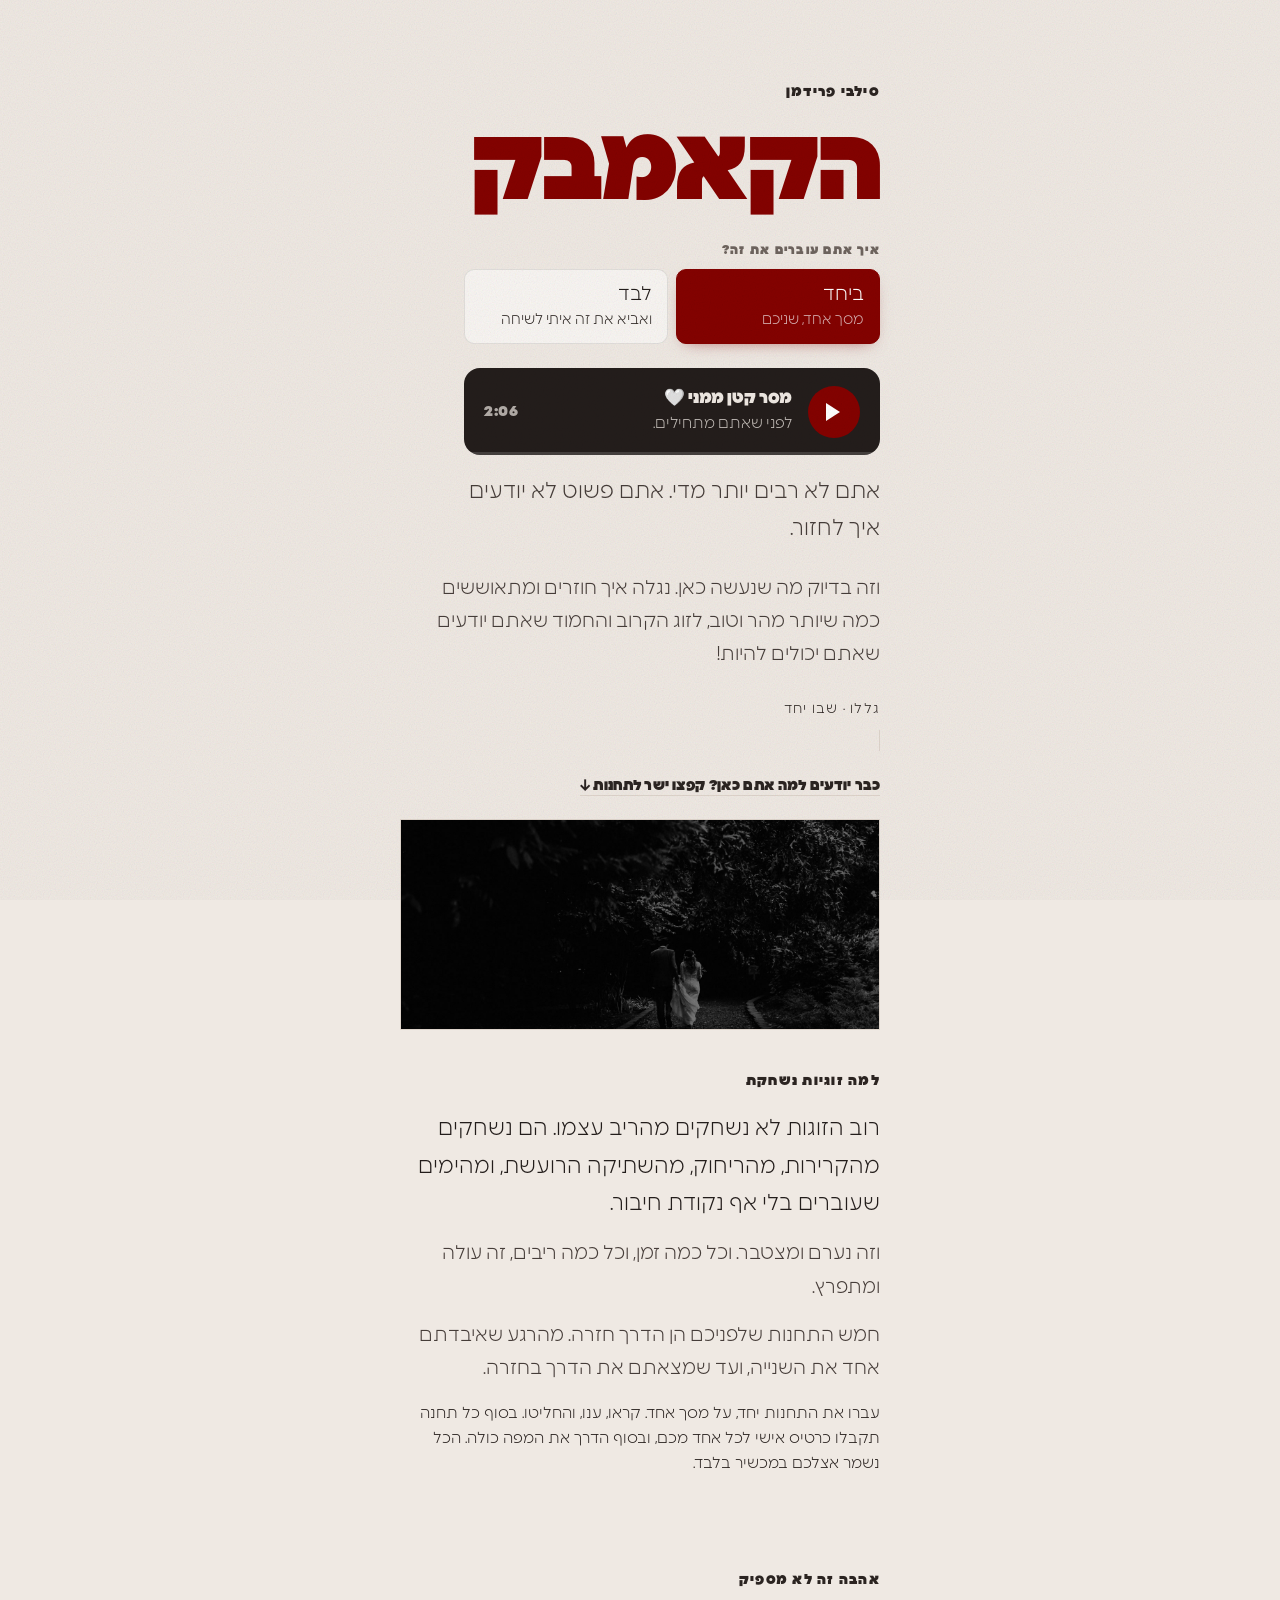
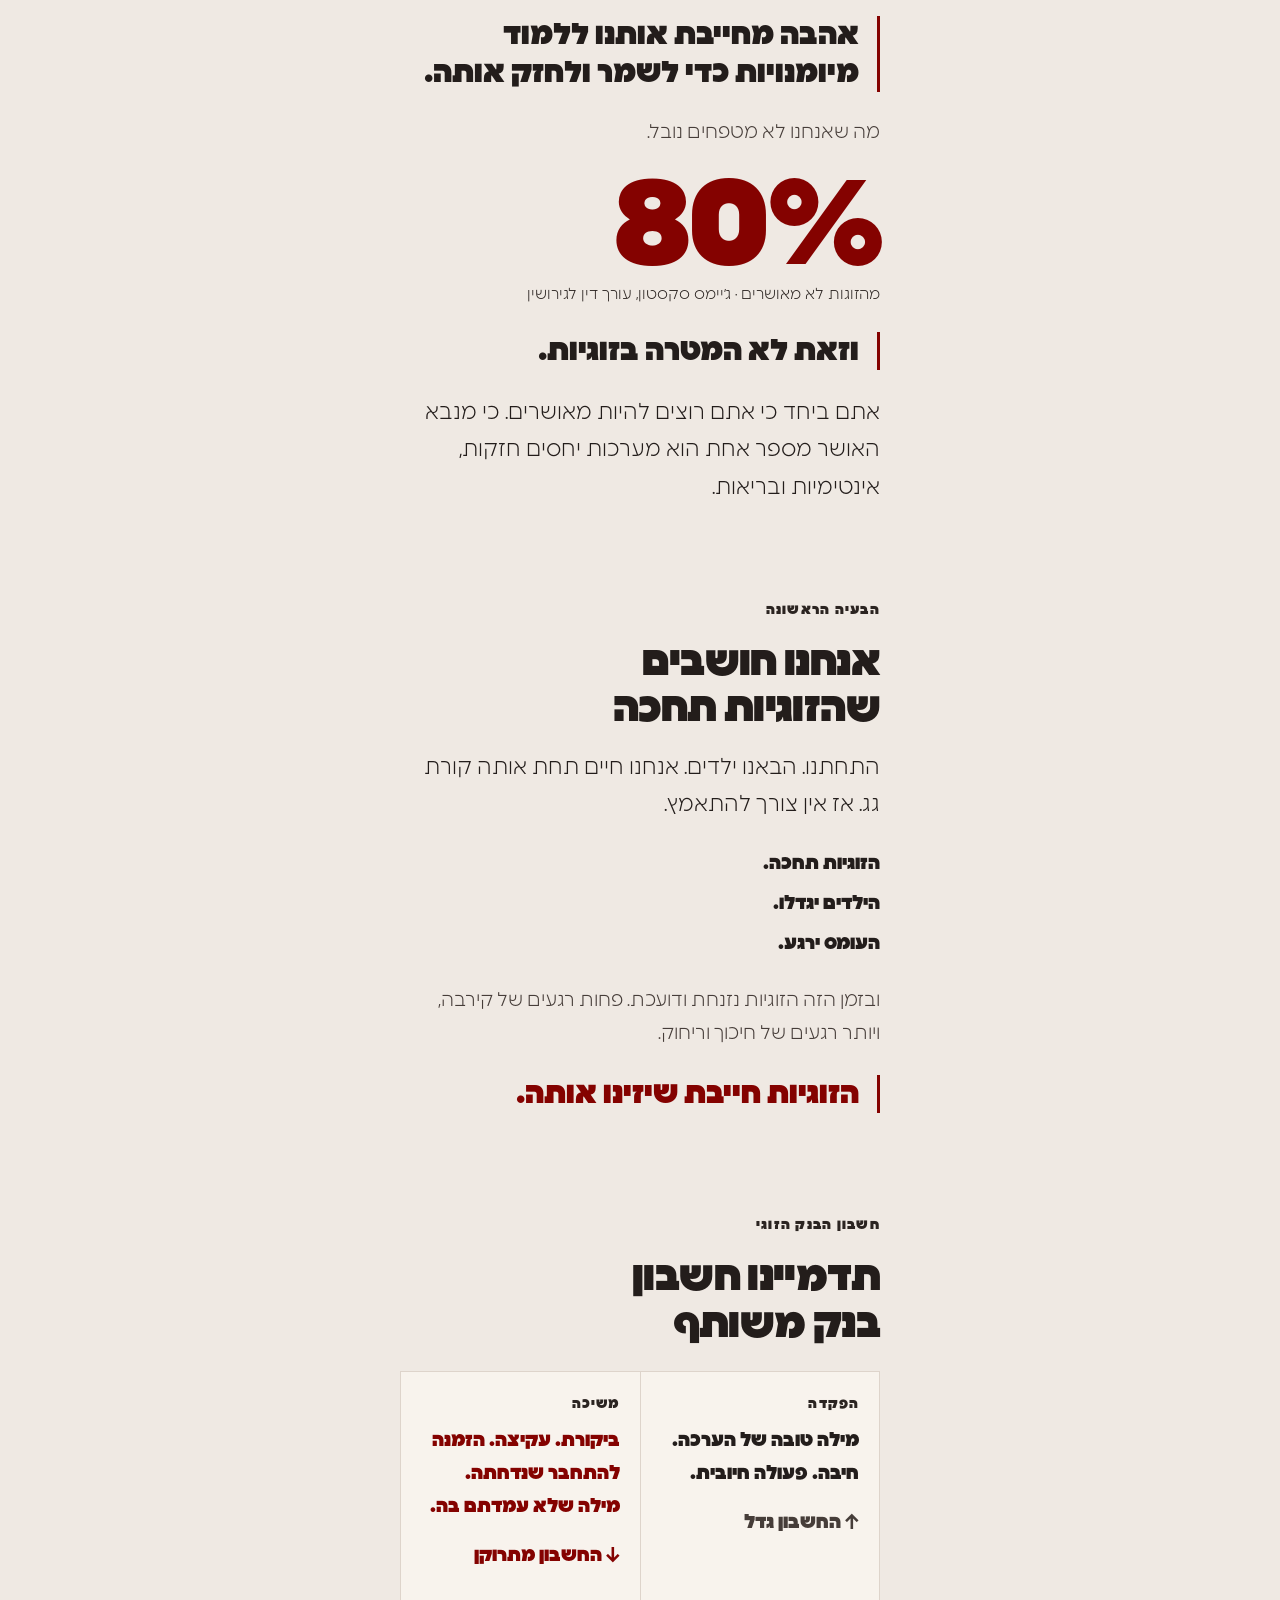
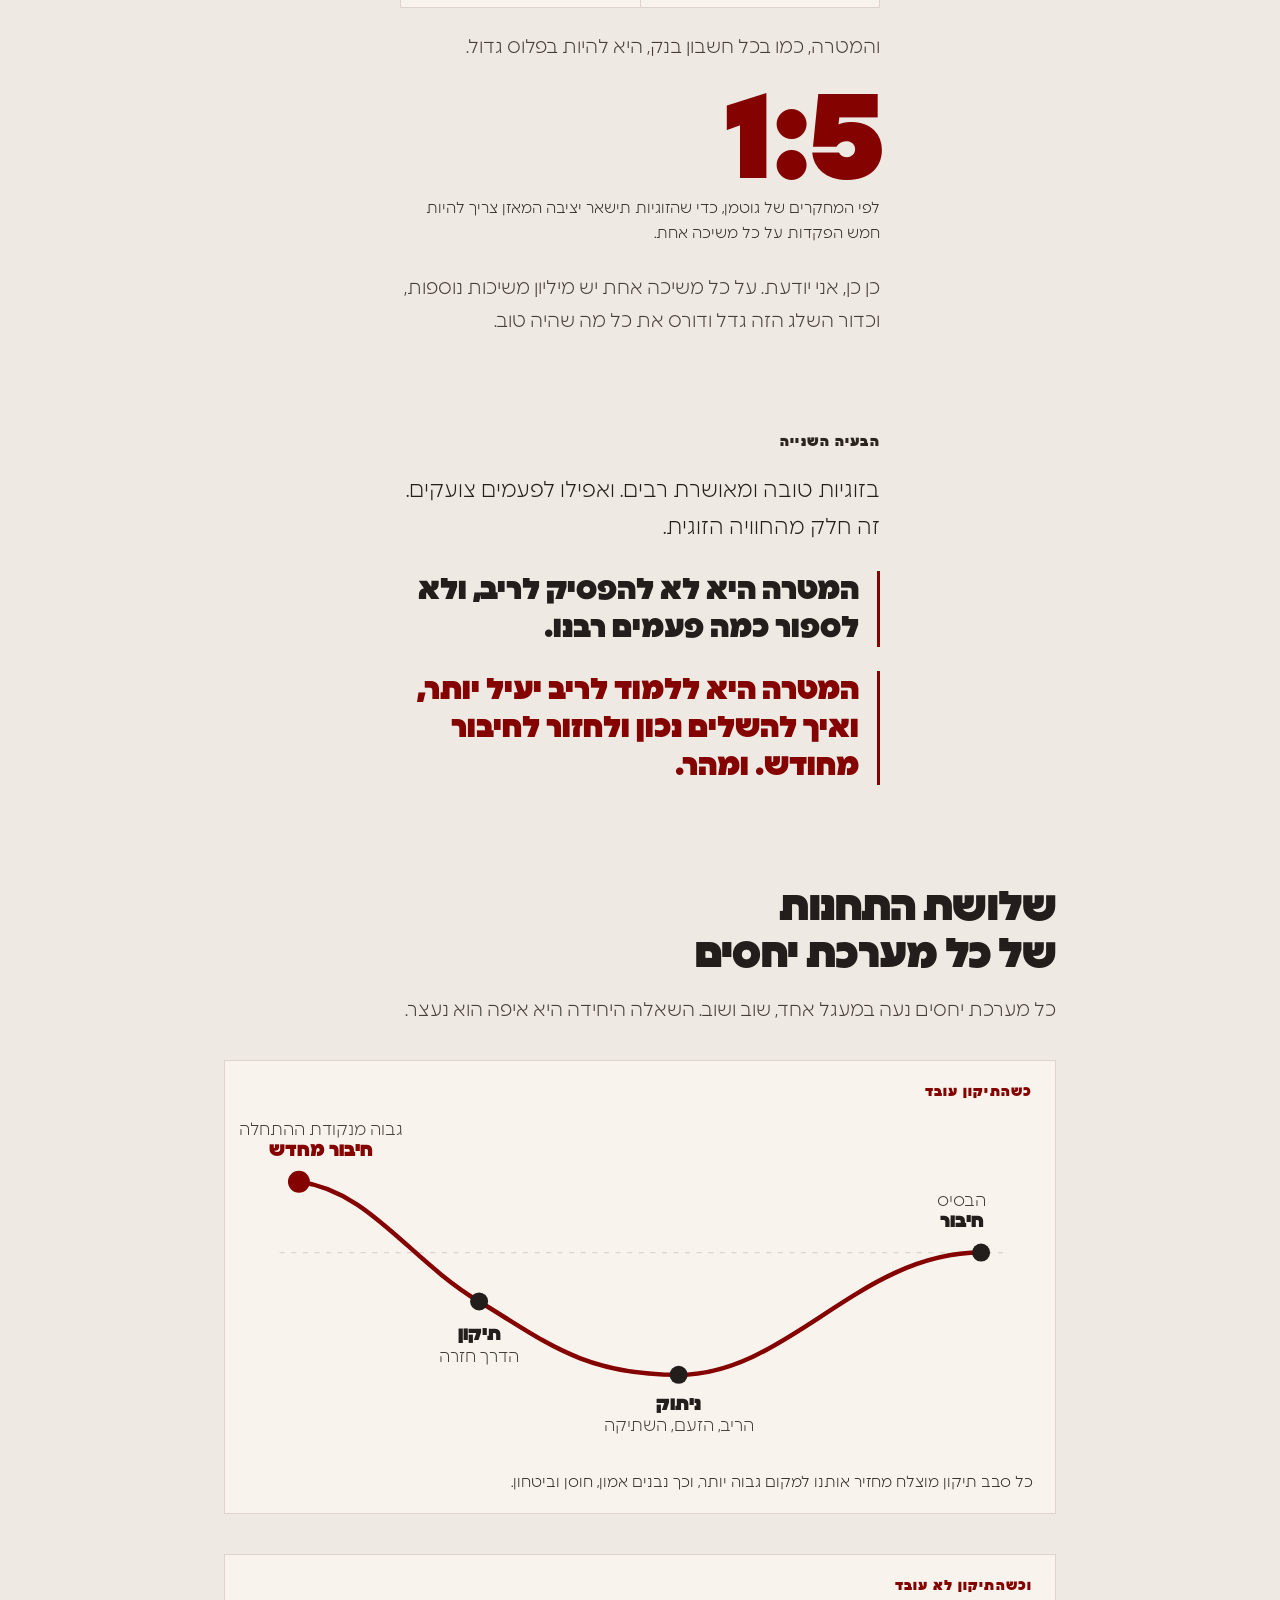
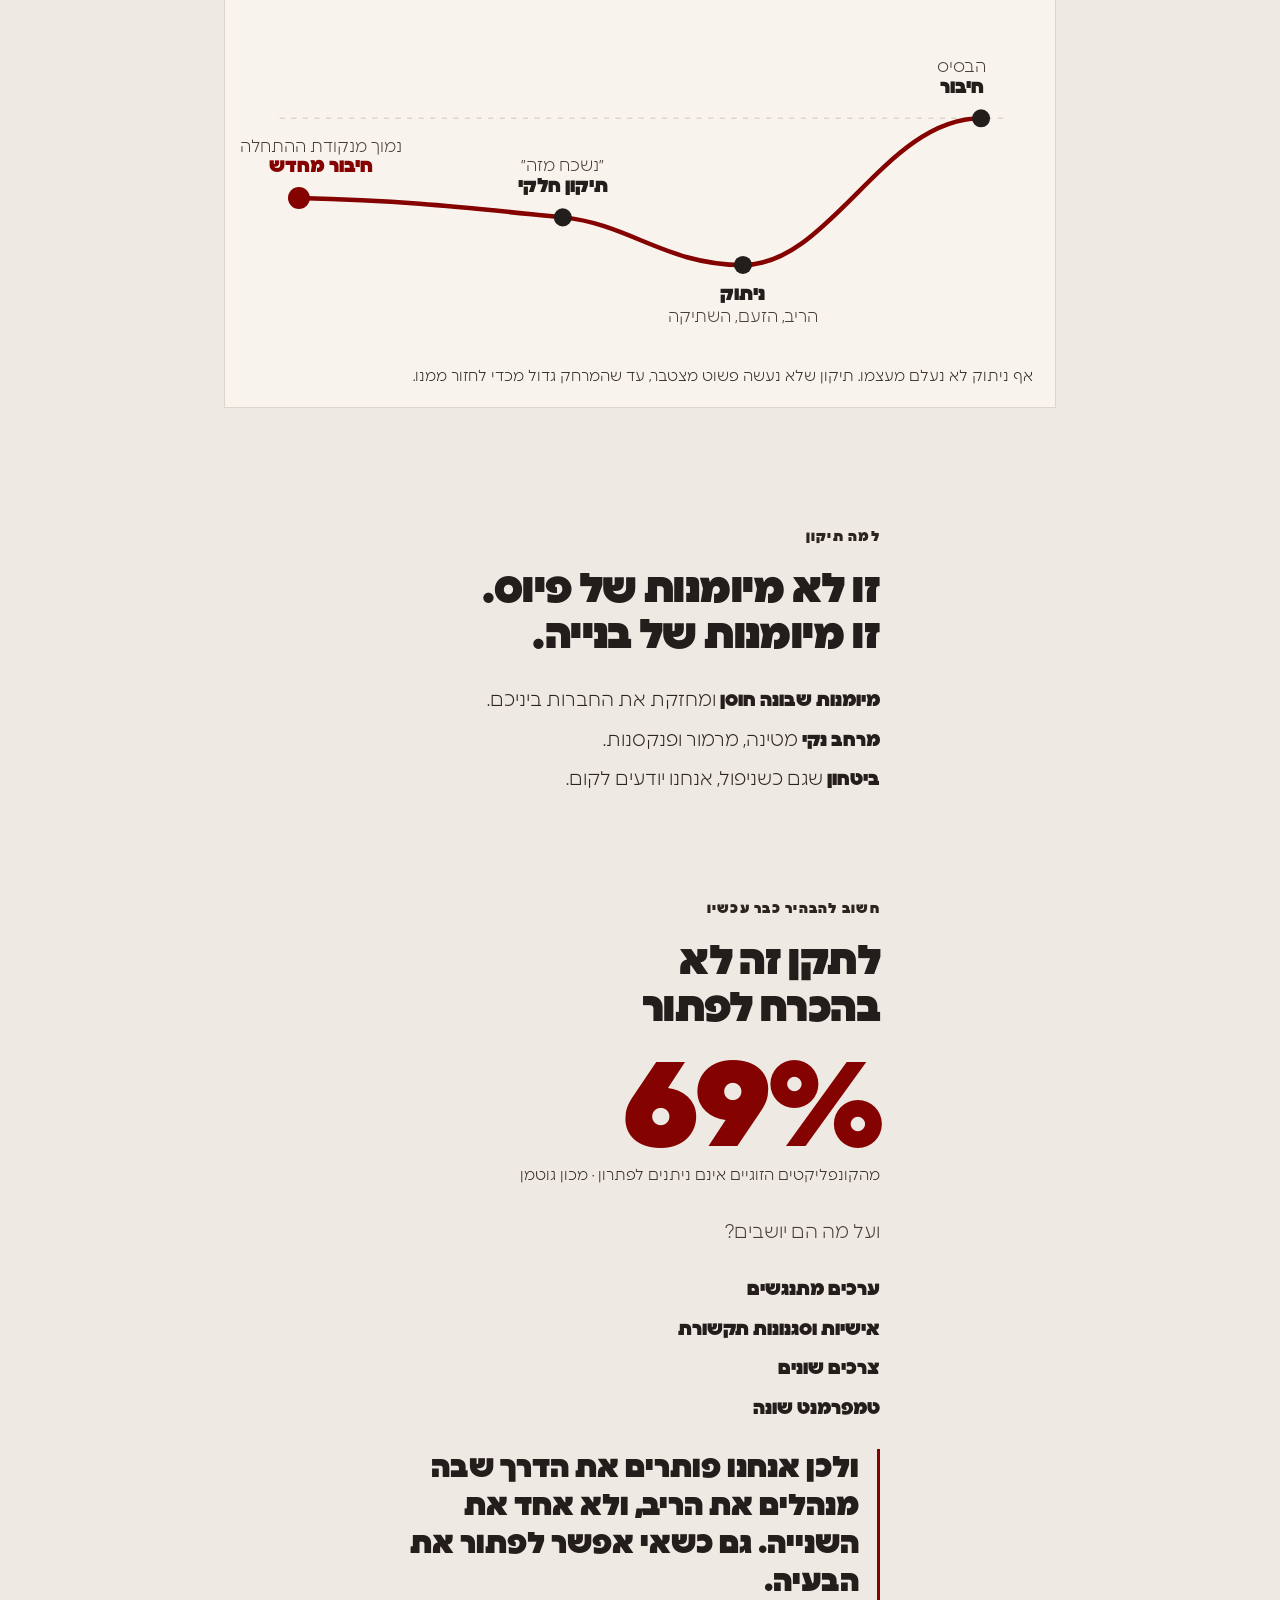
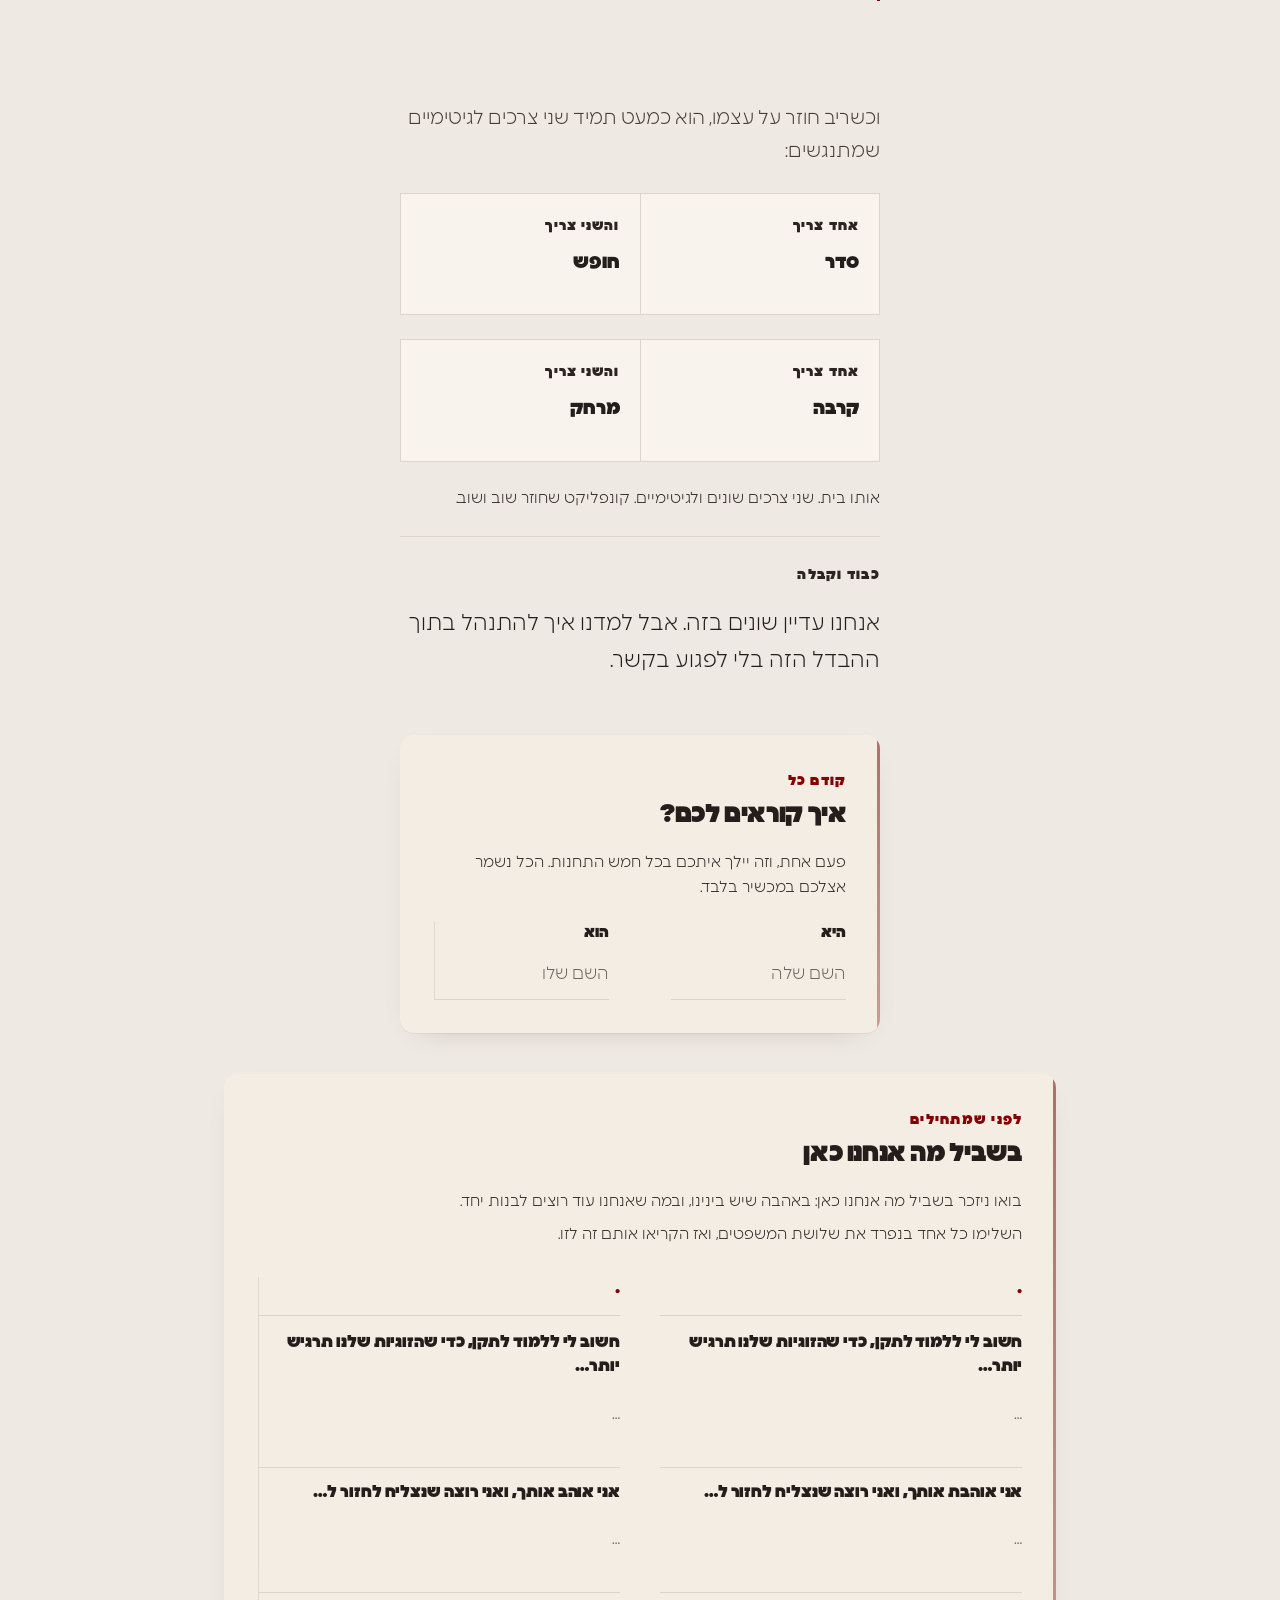
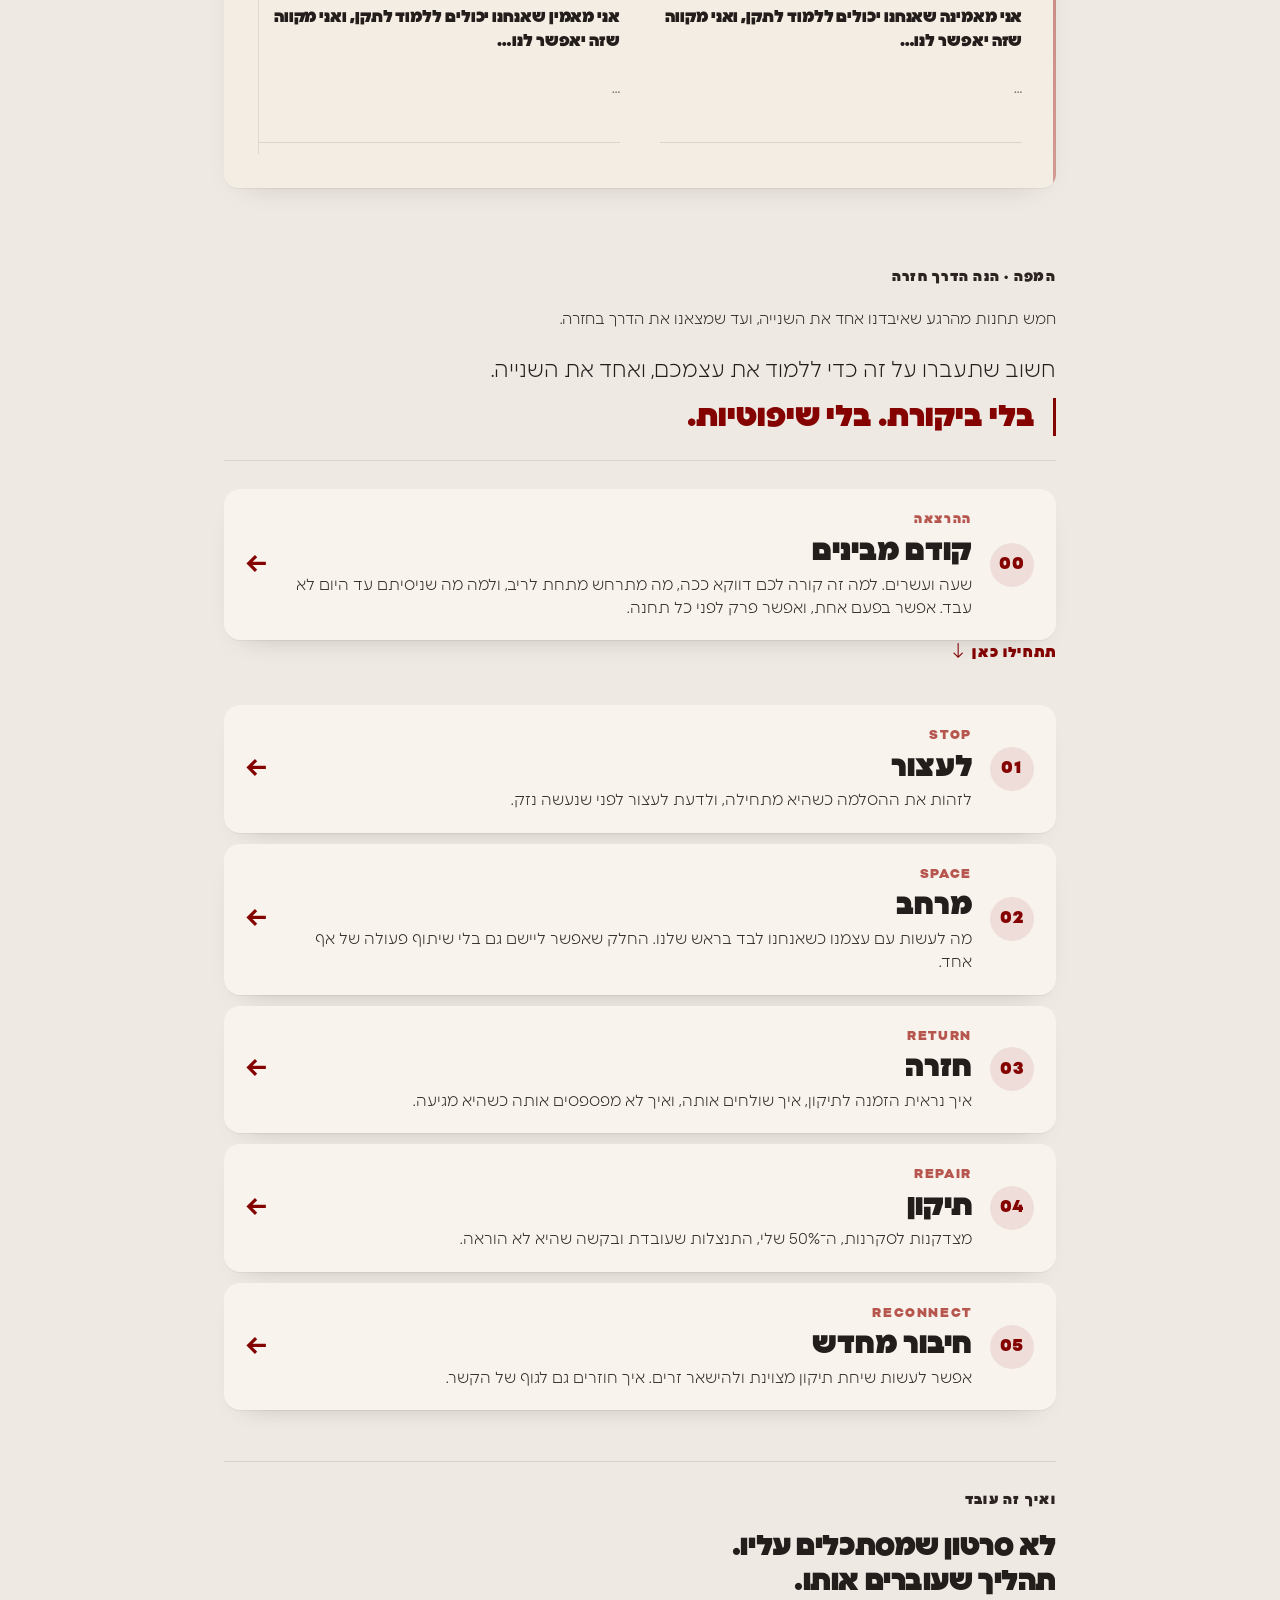
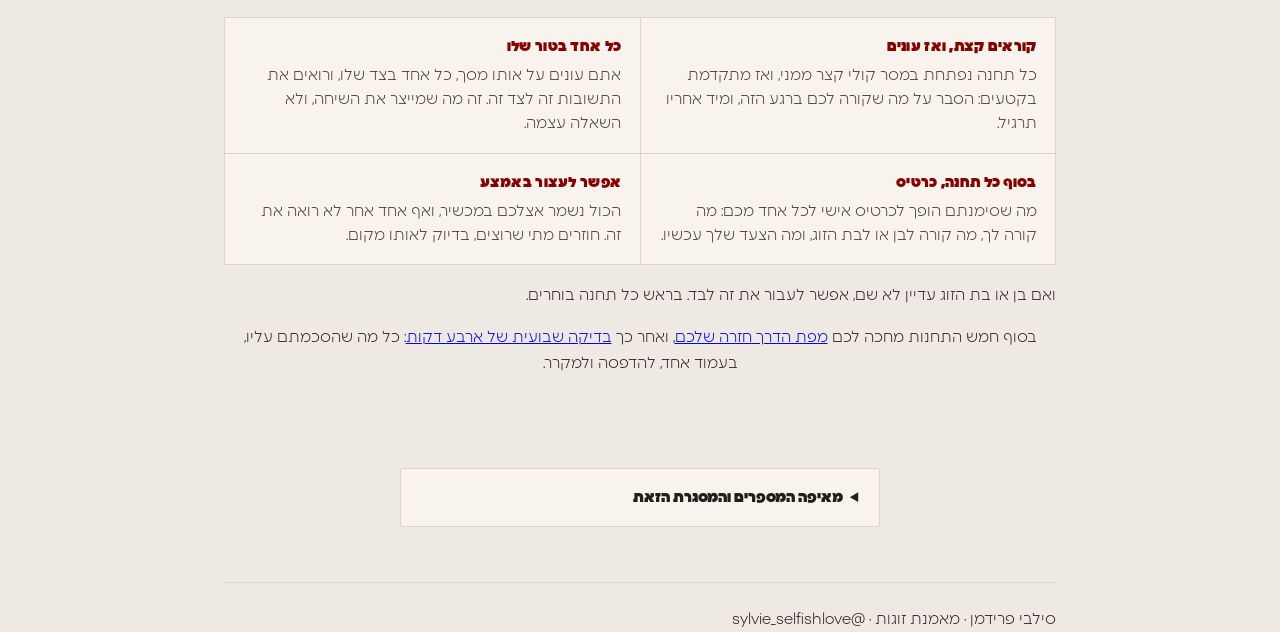
==== commit 5caa84e8: "הרצאה: עמוד נגן עם פרקים, שמירת מיקום, גרסת אודיו, וקישור עמוק מכל תחנה" ====
--- a/index.html
+++ b/index.html
@@ -5,8 +5,8 @@
 <meta name="robots" content="noindex, nofollow">
 <meta name="viewport" content="width=device-width, initial-scale=1, viewport-fit=cover">
 <title>הקאמבק · הדרך חזרה</title>
-<link rel="stylesheet" href="fonts.css?v=140">
-<link rel="stylesheet" href="style.css?v=140">
+<link rel="stylesheet" href="fonts.css?v=150">
+<link rel="stylesheet" href="style.css?v=150">
 </head>
 <body>
 
@@ -302,6 +302,15 @@
       <p class="lead">חשוב שתעברו על זה כדי ללמוד את עצמכם, ואחד את השנייה.</p>
       <p class="pull red">בלי ביקורת. בלי שיפוטיות.</p>
     </div>
+    <a class="station lecrow" href="lecture.html" data-num="00">
+      <span class="st"></span>
+      <div class="body">
+        <div class="en">ההרצאה</div>
+        <div class="t">קודם מבינים</div>
+        <div class="d">שעה ועשרים. למה זה קורה לכם דווקא ככה, מה מתרחש מתחת לריב, ולמה מה שניסיתם עד היום לא עבד. אפשר בפעם אחת, ואפשר פרק לפני כל תחנה.</div>
+      </div>
+      <span class="go" aria-hidden="true">←</span>
+    </a>
     <div class="starthere">תתחילו כאן <span aria-hidden="true">↓</span></div>
     <div class="stations">
       <a class="station" href="station-01.html" data-num="01">
@@ -404,7 +413,7 @@
   <span></span>
 </div></div>
 
-<script src="sync.js?v=140"></script>
-<script src="engine.js?v=140"></script>
+<script src="sync.js?v=150"></script>
+<script src="engine.js?v=150"></script>
 </body>
 </html>
--- a/style.css
+++ b/style.css
@@ -753,3 +753,34 @@
 /* ---------- הנגן מתחת לכותרת ---------- */
 .listenwrap{margin:1.5rem 0 .4rem;max-width:26rem}
 .listenwrap .listen{margin:0}
+
+/* ---------- דוח הקאמבק ---------- */
+.rphead{display:flex;justify-content:space-between;align-items:baseline;gap:1rem;flex-wrap:wrap;
+  border-bottom:2px solid var(--crimson);padding-bottom:.7rem;margin-bottom:1.6rem}
+#cardsec .rphead b{font-weight:900;font-size:1.15rem;color:var(--crimson)}
+.rphead span{font-size:.95rem;color:var(--ink-mute)}
+.rp{border-top:1px solid var(--rule);padding-top:1.3rem;margin-top:1.6rem}
+.rp:first-of-type{border-top:0;margin-top:0;padding-top:0}
+#cardsec .rp h2{font-weight:900;font-size:clamp(1.12rem,1rem + .7vw,1.45rem);line-height:1.25;color:var(--ink)}
+.rpnote{font-size:.88rem;color:var(--ink-mute);margin-top:.25rem}
+.rpcols{display:grid;gap:1.1rem;margin-top:1.1rem}
+@media(min-width:640px){.rpcols{grid-template-columns:1fr 1fr;gap:1.4rem}}
+.rpcols.one{max-width:34rem}
+.rpcol{background:var(--sheet);border:1px solid var(--rule);padding:1rem 1.1rem}
+.rpcol .who{font-weight:900;font-size:.8rem;letter-spacing:.08em;color:var(--crimson);margin-bottom:.5rem}
+.rpcol p{font-size:.95rem;line-height:1.62;margin-top:.5rem}
+.rptag{font-weight:900;color:var(--ink);font-size:1rem;margin-top:0!important}
+.rpcombo{margin-top:1rem;background:var(--warm);border-inline-start:3px solid var(--crimson);
+  padding:.85rem 1.05rem;font-size:.95rem;line-height:1.6}
+.rpcombo b{font-weight:900;color:var(--crimson)}
+.rpagree{margin-top:1.1rem;display:grid;gap:1px;background:var(--rule);border:1px solid var(--rule)}
+.rpagree .row{background:var(--paper);display:flex;justify-content:space-between;gap:1rem;
+  padding:.62rem .9rem;font-size:.94rem}
+.rpagree .row span{color:var(--ink-mute)}
+.rpagree .row b{font-weight:900;text-align:start}
+.rpstep{position:relative;padding-inline-start:2.1rem}
+.rpstep span{position:absolute;inset-inline-start:0;top:.15rem;font-weight:900;font-size:.72rem;
+  letter-spacing:.06em;color:var(--crimson-soft)}
+.rpsaw{font-weight:900;color:var(--ink)}
+.rpempty{color:var(--ink-mute)}
+@media print{.btnrow,.stationnav,#cover .eyebrow{display:none}}
